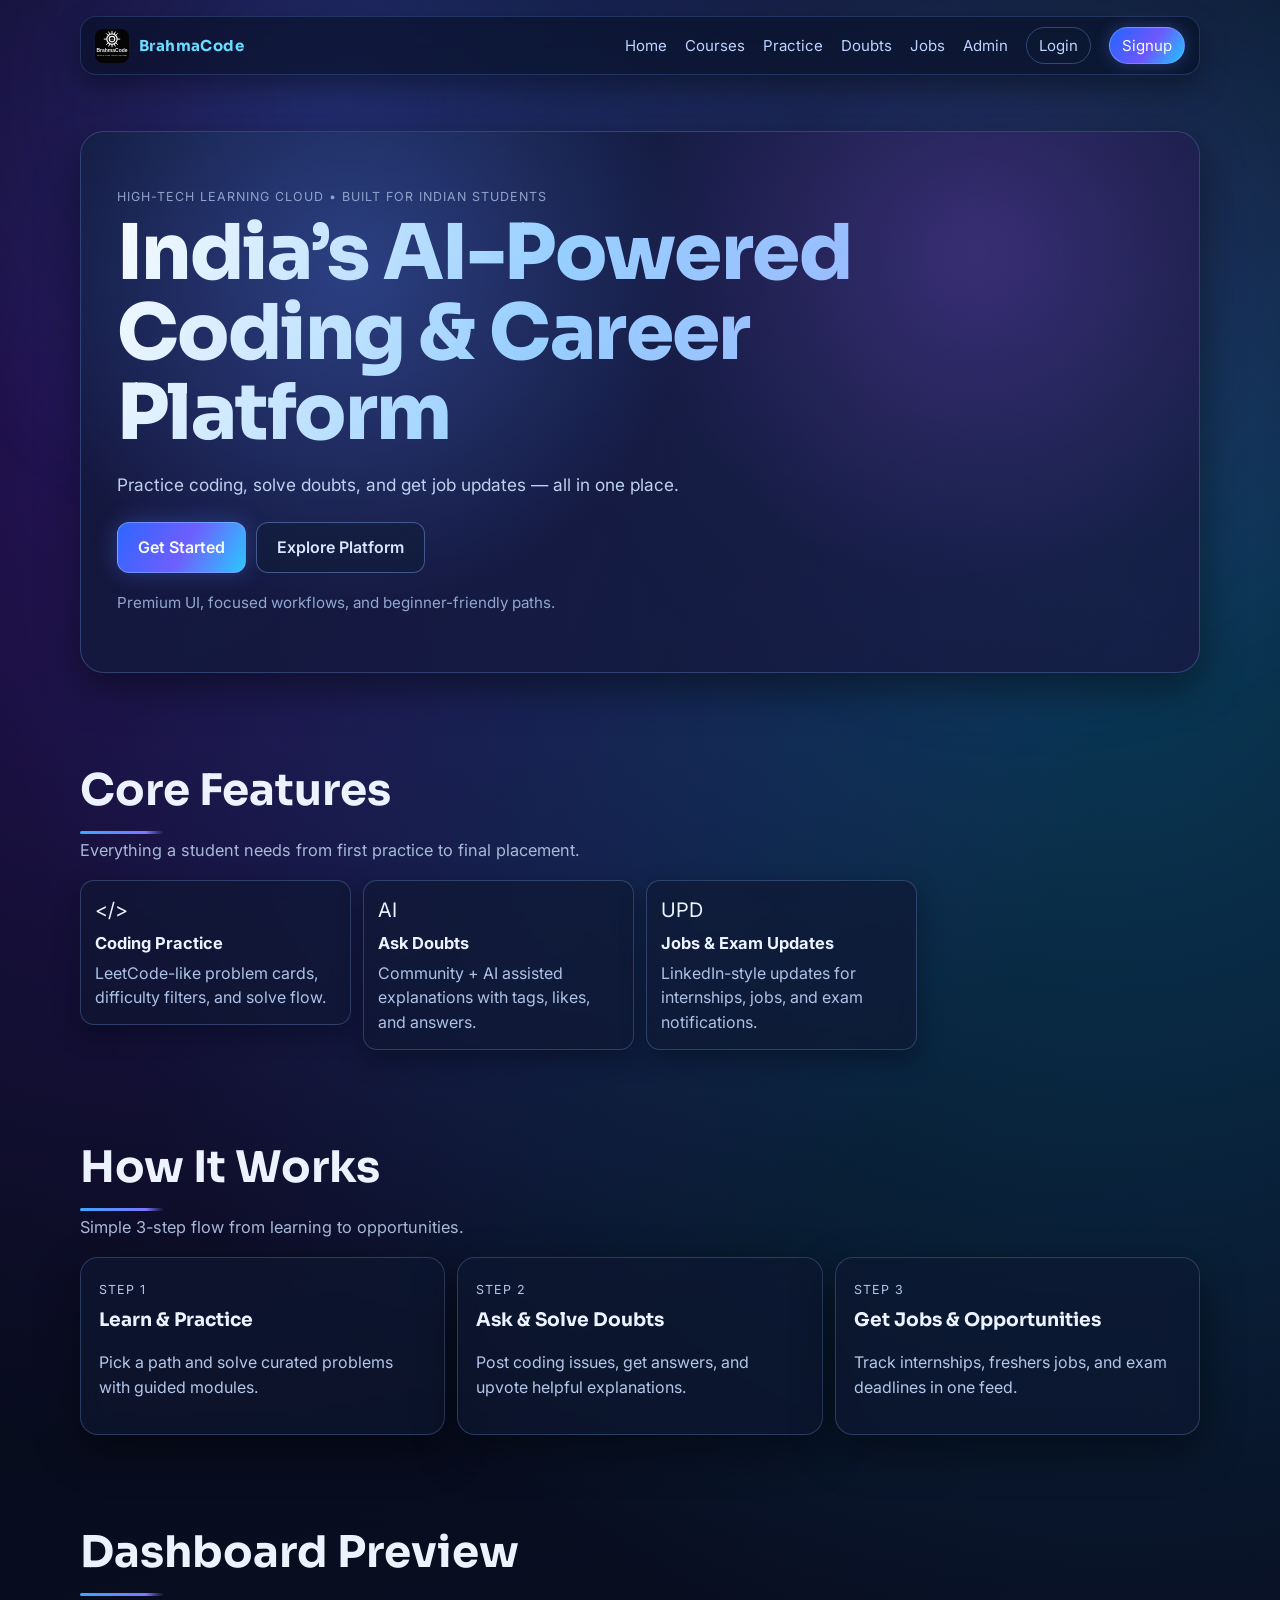
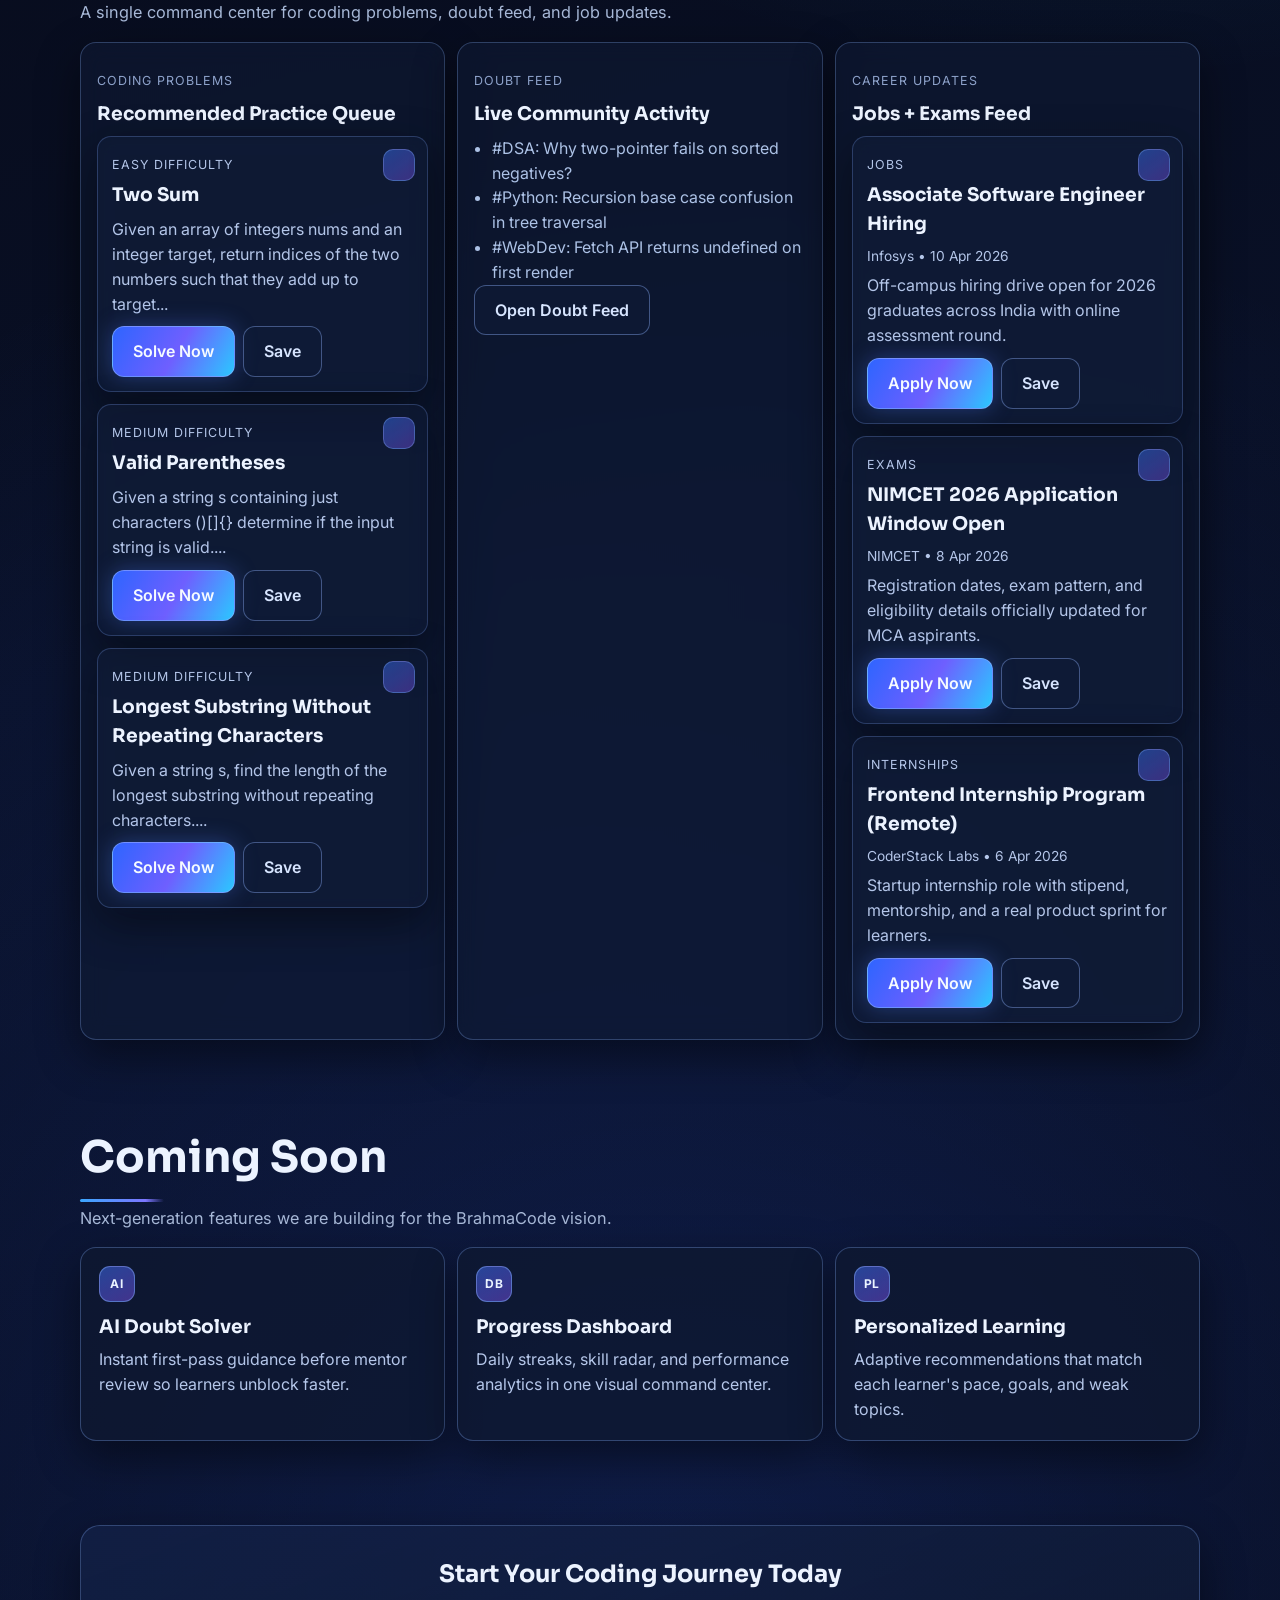
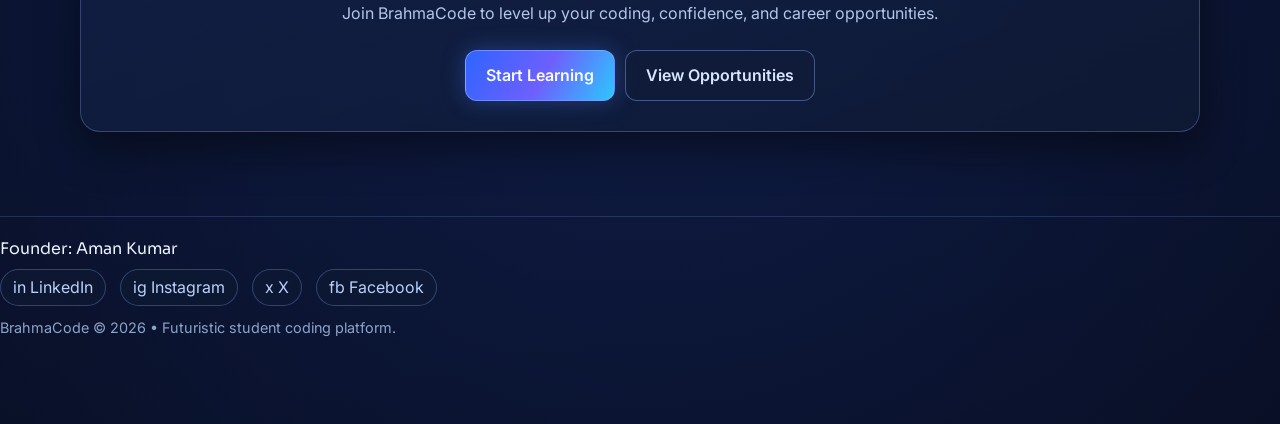
==== index.html @ 674fb2dc "Polish hero, typography, cards, and future vision" ====
<!DOCTYPE html>
<html lang="en">
  <head>
    <meta charset="UTF-8" />
    <meta name="viewport" content="width=device-width, initial-scale=1.0" />
    <title>BrahmaCode | Learn. Practice. Grow.</title>
    <meta
      name="description"
      content="BrahmaCode is a student-first coding education platform for Hindi-English learners. Learn, practice, and grow with real support."
    />
    <link rel="preconnect" href="https://fonts.googleapis.com" />
    <link rel="preconnect" href="https://fonts.gstatic.com" crossorigin />
    <link
      href="https://fonts.googleapis.com/css2?family=Inter:wght@400;500;600;700;800&family=Sora:wght@500;600;700&display=swap"
      rel="stylesheet"
    />
    <link rel="stylesheet" href="styles.css" />
  </head>
  <body>
    <header class="top-nav">
      <a class="brand" href="#home">
        <img src="assets/brahmacode-logo.svg" alt="BrahmaCode logo" class="brand-logo" />
        <span class="brand-text">Brahma<span>Code</span></span>
      </a>
      <button
        class="menu-toggle"
        id="menu-toggle"
        aria-label="Open menu"
        aria-expanded="false"
        aria-controls="main-nav"
      >
        Menu
      </button>
      <nav id="main-nav">
        <a href="index.html">Home</a>
        <a href="courses.html">Courses</a>
        <a href="practice.html">Practice</a>
        <a href="ask-doubt.html">Doubts</a>
        <a href="jobs.html">Jobs</a>
        <a href="admin-login.html">Admin</a>
        <a href="google-login.html" class="nav-auth-link">Login</a>
        <a href="google-login.html" class="nav-auth-link nav-auth-primary">Signup</a>
      </nav>
    </header>

    <main id="home" class="page-wrap">
      <section class="hero section reveal">
        <p class="tiny-label">high-tech learning cloud • built for indian students</p>
        <h1 data-edit-key="home.heroTitle">India’s AI-Powered Coding &amp; Career Platform</h1>
        <p class="hero-subtext" data-edit-key="home.heroSubtext">
          Practice coding, solve doubts, and get job updates — all in one place.
        </p>
        <div class="hero-cta">
          <a class="btn btn-primary" href="courses.html">Get Started</a>
          <a class="btn btn-muted" href="#platform-preview">Explore Platform</a>
        </div>
        <p class="hero-note" data-edit-key="home.heroNote">Premium UI, focused workflows, and beginner-friendly paths.</p>
      </section>

      <section id="features" class="section reveal">
        <div class="section-intro">
          <h2>Core Features</h2>
          <p>Everything a student needs from first practice to final placement.</p>
        </div>
        <div class="feature-cards">
          <article class="fcard">
            <div class="icon">&lt;/&gt;</div>
            <h3>Coding Practice</h3>
            <p>LeetCode-like problem cards, difficulty filters, and solve flow.</p>
          </article>
          <article class="fcard">
            <div class="icon">AI</div>
            <h3>Ask Doubts</h3>
            <p>Community + AI assisted explanations with tags, likes, and answers.</p>
          </article>
          <article class="fcard">
            <div class="icon">UPD</div>
            <h3>Jobs &amp; Exam Updates</h3>
            <p>LinkedIn-style updates for internships, jobs, and exam notifications.</p>
          </article>
        </div>
      </section>

      <section class="section reveal">
        <div class="section-intro">
          <h2>How It Works</h2>
          <p>Simple 3-step flow from learning to opportunities.</p>
        </div>
        <div class="path-grid">
          <article class="path-card">
            <p class="course-category">Step 1</p>
            <h3>Learn &amp; Practice</h3>
            <p>Pick a path and solve curated problems with guided modules.</p>
          </article>
          <article class="path-card">
            <p class="course-category">Step 2</p>
            <h3>Ask &amp; Solve Doubts</h3>
            <p>Post coding issues, get answers, and upvote helpful explanations.</p>
          </article>
          <article class="path-card">
            <p class="course-category">Step 3</p>
            <h3>Get Jobs &amp; Opportunities</h3>
            <p>Track internships, freshers jobs, and exam deadlines in one feed.</p>
          </article>
        </div>
      </section>

      <section id="platform-preview" class="dashboard section reveal">
        <div class="section-intro">
          <h2>Dashboard Preview</h2>
          <p>A single command center for coding problems, doubt feed, and job updates.</p>
        </div>
        <div class="saas-grid">
          <article class="glass-card">
            <p class="tiny-label">Coding Problems</p>
            <h3>Recommended Practice Queue</h3>
            <div id="home-problems-list" class="content-grid"></div>
          </article>
          <article class="glass-card">
            <p class="tiny-label">Doubt Feed</p>
            <h3>Live Community Activity</h3>
            <ul class="mini-list">
              <li>#DSA: Why two-pointer fails on sorted negatives?</li>
              <li>#Python: Recursion base case confusion in tree traversal</li>
              <li>#WebDev: Fetch API returns undefined on first render</li>
            </ul>
            <a class="btn btn-muted" href="ask-doubt.html">Open Doubt Feed</a>
          </article>
          <article class="glass-card">
            <p class="tiny-label">Career Updates</p>
            <h3>Jobs + Exams Feed</h3>
            <div id="home-updates-list" class="content-grid"></div>
          </article>
        </div>
      </section>

      <section class="section reveal">
        <div class="section-intro">
          <h2>Coming Soon</h2>
          <p>Next-generation features we are building for the BrahmaCode vision.</p>
        </div>
        <div class="future-grid">
          <article class="future-card">
            <span class="future-icon" aria-hidden="true">AI</span>
            <h3>AI Doubt Solver</h3>
            <p>Instant first-pass guidance before mentor review so learners unblock faster.</p>
          </article>
          <article class="future-card">
            <span class="future-icon" aria-hidden="true">DB</span>
            <h3>Progress Dashboard</h3>
            <p>Daily streaks, skill radar, and performance analytics in one visual command center.</p>
          </article>
          <article class="future-card">
            <span class="future-icon" aria-hidden="true">PL</span>
            <h3>Personalized Learning</h3>
            <p>Adaptive recommendations that match each learner's pace, goals, and weak topics.</p>
          </article>
        </div>
      </section>

      <section class="section reveal">
        <div class="cta-panel">
          <h2>Start Your Coding Journey Today</h2>
          <p>Join BrahmaCode to level up your coding, confidence, and career opportunities.</p>
          <div class="hero-cta">
            <a class="btn btn-primary" href="courses.html">Start Learning</a>
            <a class="btn btn-muted" href="jobs.html">View Opportunities</a>
          </div>
        </div>
      </section>
    </main>

    <footer class="footer section">
      <p class="founder">Founder: Aman Kumar</p>
      <div class="socials">
        <a href="https://www.linkedin.com/company/brahmacode" aria-label="LinkedIn" target="_blank" rel="noopener noreferrer">in LinkedIn</a>
        <a href="https://www.instagram.com/brahmacode" aria-label="Instagram" target="_blank" rel="noopener noreferrer">ig Instagram</a>
        <a href="https://x.com/brahmacode" aria-label="X" target="_blank" rel="noopener noreferrer">x X</a>
        <a href="https://www.facebook.com/brahmacode" aria-label="Facebook" target="_blank" rel="noopener noreferrer">fb Facebook</a>
      </div>
      <p class="copy">BrahmaCode © 2026 • Futuristic student coding platform.</p>
    </footer>

    <script src="script.js"></script>
    <script src="data-store.js"></script>
    <script src="portal.js"></script>
    <script src="firebase-config.js"></script>
    <script src="admin.js"></script>
  </body>
</html>
---- styles.css ----
:root {
  --bg: #04070f;
  --paper: rgba(18, 27, 52, 0.74);
  --ink: #ecf3ff;
  --muted: #a7b4d1;
  --warm: #64d7ff;
  --warm-soft: #9f7bff;
  --deep: #0a1226;
  --card: rgba(14, 23, 46, 0.75);
  --border: rgba(138, 178, 255, 0.24);
  --shadow: 0 16px 44px rgba(0, 0, 0, 0.45);
}

* {
  box-sizing: border-box;
}

html {
  scroll-behavior: smooth;
}

body {
  margin: 0;
  font-family: "Inter", sans-serif;
  color: var(--ink);
  background:
    radial-gradient(circle at 12% 12%, rgba(115, 46, 255, 0.28), transparent 30%),
    radial-gradient(circle at 86% 16%, rgba(17, 184, 255, 0.28), transparent 34%),
    radial-gradient(circle at 52% 88%, rgba(46, 97, 255, 0.2), transparent 44%),
    linear-gradient(165deg, #05060f 0%, #091026 58%, #05070f 100%);
  line-height: 1.55;
  overflow-x: hidden;
}

body::before {
  content: "";
  position: fixed;
  inset: -25% -10%;
  pointer-events: none;
  background:
    radial-gradient(circle at 30% 24%, rgba(64, 133, 255, 0.22), transparent 32%),
    radial-gradient(circle at 75% 35%, rgba(152, 87, 255, 0.18), transparent 35%);
  filter: blur(18px);
  animation: neonDrift 11s ease-in-out infinite alternate;
  z-index: -1;
}

@keyframes neonDrift {
  from {
    transform: translate3d(-1.5%, -1.5%, 0) scale(1);
  }
  to {
    transform: translate3d(2%, 1.2%, 0) scale(1.03);
  }
}

.top-nav {
  width: min(1120px, 92vw);
  margin: 16px auto 0;
  padding: 10px 14px;
  border-radius: 16px;
  background: rgba(8, 16, 36, 0.62);
  backdrop-filter: blur(14px);
  border: 1px solid rgba(108, 158, 255, 0.22);
  box-shadow: 0 12px 28px rgba(0, 0, 0, 0.35);
  display: flex;
  justify-content: space-between;
  align-items: center;
  position: sticky;
  top: 10px;
  z-index: 30;
}

.brand {
  font-family: "Sora", sans-serif;
  display: inline-flex;
  align-items: center;
  gap: 10px;
  text-decoration: none;
  color: #d9e8ff;
  font-size: 1.2rem;
  font-weight: 700;
  letter-spacing: 0.4px;
}

.brand-logo {
  width: 34px;
  height: 34px;
  border-radius: 8px;
  object-fit: cover;
}

.brand-text {
  display: inline-block;
}

.brand span {
  color: #69dcff;
}

.top-nav nav {
  display: flex;
  gap: 18px;
  align-items: center;
  flex-wrap: wrap;
}

.menu-toggle {
  display: none;
  font: inherit;
  background: rgba(98, 139, 255, 0.16);
  border: 1px solid rgba(118, 164, 255, 0.38);
  color: #d9e7ff;
  border-radius: 8px;
  padding: 7px 11px;
  cursor: pointer;
}

.top-nav a {
  color: #bed3ff;
  text-decoration: none;
  font-size: 0.94rem;
  transition: color 0.25s ease, text-shadow 0.25s ease;
}

.top-nav a:hover {
  color: #f3f7ff;
  text-shadow: 0 0 10px rgba(102, 213, 255, 0.55);
}

.nav-auth-link {
  border: 1px solid rgba(120, 164, 244, 0.34);
  border-radius: 999px;
  padding: 6px 12px;
}

.nav-auth-primary {
  background: linear-gradient(125deg, #2466ff 0%, #6d57ff 54%, #1fc8ff 100%);
  color: #f8fcff !important;
  border-color: rgba(138, 171, 255, 0.56);
  box-shadow: 0 0 16px rgba(82, 127, 255, 0.34);
}

.page-wrap {
  width: min(1120px, 92vw);
  margin: 20px auto 48px;
}

.section {
  margin: 84px 0;
}

.odd-shift {
  margin-left: 12px;
}

.odd-shift-light {
  margin-left: 4px;
}

.hero {
  max-width: 760px;
  margin-top: 56px;
}

#home .hero {
  position: relative;
  max-width: none;
  padding: 42px 36px;
  border-radius: 24px;
  border: 1px solid rgba(135, 176, 250, 0.26);
  background: linear-gradient(120deg, rgba(15, 26, 55, 0.75), rgba(24, 22, 63, 0.72), rgba(9, 33, 73, 0.78));
  background-size: 200% 200%;
  box-shadow: var(--shadow);
  overflow: hidden;
  animation: heroGradientFlow 11s ease infinite;
}

#home .hero::before {
  content: "";
  position: absolute;
  inset: 0;
  background:
    radial-gradient(circle at 24% 26%, rgba(90, 136, 255, 0.33), transparent 36%),
    radial-gradient(circle at 80% 22%, rgba(155, 96, 255, 0.24), transparent 34%);
  pointer-events: none;
}

@keyframes heroGradientFlow {
  0% {
    background-position: 0% 52%;
  }
  50% {
    background-position: 100% 48%;
  }
  100% {
    background-position: 0% 52%;
  }
}

#home .hero > * {
  position: relative;
  z-index: 1;
  animation: heroEntry 620ms ease both;
}

#home .hero .hero-subtext {
  animation-delay: 110ms;
}

#home .hero .hero-cta {
  animation-delay: 180ms;
}

@keyframes heroEntry {
  from {
    opacity: 0;
    transform: translateY(12px);
  }
  to {
    opacity: 1;
    transform: translateY(0);
  }
}

.tiny-label {
  display: inline-block;
  font-size: 0.78rem;
  letter-spacing: 1px;
  text-transform: uppercase;
  color: #8ea2ca;
  margin-bottom: 8px;
}

.hero h1 {
  font-family: "Sora", sans-serif;
  font-size: clamp(2.1rem, 5vw, 4rem);
  line-height: 1.04;
  margin: 0;
  max-width: 560px;
  background: linear-gradient(110deg, #f6fbff 0%, #98cfff 48%, #99b1ff 100%);
  background-clip: text;
  -webkit-background-clip: text;
  -webkit-text-fill-color: transparent;
}

#home .hero h1 {
  max-width: 860px;
  font-size: clamp(2.8rem, 6vw, 5.2rem);
  font-weight: 800;
  letter-spacing: -0.02em;
}

.hero-subtext {
  margin-top: 18px;
  font-size: 1.08rem;
  max-width: 640px;
  color: #bfd0ef;
}

.hero-cta {
  margin-top: 24px;
  display: flex;
  gap: 10px;
  flex-wrap: wrap;
}

.btn {
  display: inline-block;
  font: inherit;
  padding: 12px 20px;
  border-radius: 12px;
  border: 1px solid transparent;
  cursor: pointer;
  font-weight: 600;
  transition: transform 0.24s ease, box-shadow 0.24s ease, border-color 0.24s ease, filter 0.24s ease;
  text-decoration: none;
}

.btn:hover {
  transform: translateY(-2px) scale(1.03);
  filter: brightness(1.05);
}

.btn-primary {
  background: linear-gradient(120deg, #2e65ff 0%, #6e5fff 52%, #2bc8ff 100%);
  color: #f6fbff;
  border: 1px solid rgba(135, 172, 255, 0.62);
  box-shadow: 0 0 22px rgba(80, 125, 255, 0.34);
}

.btn-primary:hover {
  box-shadow: 0 0 24px rgba(71, 137, 255, 0.5), 0 0 36px rgba(43, 200, 255, 0.36);
}

.btn-muted {
  background: rgba(16, 28, 56, 0.58);
  border: 1px solid rgba(129, 162, 233, 0.45);
  color: #d7e5ff;
}

.hero-note {
  margin-top: 18px;
  color: #91a7cf;
  font-size: 0.95rem;
}

.section-intro h2 {
  font-family: "Sora", sans-serif;
  font-size: clamp(1.95rem, 3.4vw, 2.8rem);
  margin-bottom: 4px;
  font-weight: 700;
}

.section-intro p {
  color: #a8b9d8;
  margin-top: 2px;
  font-size: 1.02rem;
  max-width: 760px;
}

.section-intro h2::after {
  content: "";
  display: block;
  width: 84px;
  height: 3px;
  margin-top: 7px;
  border-radius: 999px;
  background: linear-gradient(90deg, #3ca7ff, #7c76ff 78%, transparent);
}

.content-grid {
  margin-top: 14px;
  display: grid;
  grid-template-columns: repeat(3, minmax(0, 1fr));
  gap: 12px;
}

.content-card {
  background: rgba(17, 28, 56, 0.62);
  border: 1px solid rgba(132, 170, 255, 0.25);
  border-radius: 14px;
  backdrop-filter: blur(10px);
  padding: 14px;
  box-shadow: var(--shadow);
  transition: transform 0.25s ease, border-color 0.25s ease, box-shadow 0.25s ease;
  position: relative;
}

.content-card::before {
  content: "";
  width: 30px;
  height: 30px;
  border-radius: 10px;
  position: absolute;
  top: 12px;
  right: 12px;
  background: linear-gradient(145deg, rgba(58, 121, 255, 0.44), rgba(134, 87, 255, 0.38));
  border: 1px solid rgba(128, 170, 247, 0.36);
}

.content-card:hover {
  transform: translateY(-4px) scale(1.05);
  border-color: rgba(133, 206, 255, 0.5);
  box-shadow: 0 14px 30px rgba(5, 11, 22, 0.48);
}

.content-card h3 {
  margin: 2px 0 6px;
}

.content-card p {
  margin: 0 0 6px;
  color: #b4c6e9;
}

.meta-row {
  font-size: 0.86rem;
  color: #8ea3ca;
}

.card-actions {
  margin-top: 10px;
  display: flex;
  gap: 8px;
  flex-wrap: wrap;
}

.toolbar-row {
  margin-top: 10px;
  display: flex;
  gap: 10px;
  align-items: center;
}

.toolbar-row select {
  font: inherit;
  background: rgba(16, 27, 52, 0.72);
  border: 1px solid rgba(128, 160, 230, 0.42);
  color: #d7e5ff;
  border-radius: 10px;
  padding: 8px 10px;
}

.problem-panel {
  background: rgba(16, 27, 52, 0.62);
  border: 1px solid rgba(129, 165, 235, 0.33);
  border-radius: 14px;
  padding: 16px;
  margin-top: 8px;
}

.problem-panel h3 {
  margin-bottom: 4px;
}

.problem-panel pre {
  margin: 0;
  white-space: pre-wrap;
  background: rgba(8, 17, 36, 0.8);
  border-radius: 10px;
  padding: 10px;
}

.problem-list {
  display: grid;
  grid-template-columns: repeat(3, minmax(0, 1fr));
  gap: 16px;
  margin-top: 18px;
}

.problem-card {
  background: var(--paper);
  border: 1px solid var(--border);
  border-radius: 14px;
  padding: 18px 16px;
  box-shadow: var(--shadow);
}

.problem-card h3 {
  margin-top: 0;
  font-size: 1.05rem;
}

.problem-card p {
  margin-bottom: 2px;
  color: #4a3e35;
}

.tilt-a {
  transform: rotate(-0.7deg);
}

.tilt-b {
  transform: rotate(0.6deg);
}

.tilt-c {
  transform: rotate(-0.3deg);
}

.solution-grid {
  margin-top: 14px;
  display: grid;
  grid-template-columns: repeat(6, minmax(0, 1fr));
  gap: 12px;
}

.feature-box {
  grid-column: span 2;
  background: rgba(15, 26, 52, 0.62);
  border: 1px solid rgba(129, 167, 238, 0.32);
  border-radius: 12px;
  padding: 16px;
}

.feature-box h3 {
  margin: 0 0 6px;
}

.feature-box p {
  margin: 0;
  color: #abc0e3;
  font-size: 0.95rem;
}

.big-gap {
  margin-top: 12px;
}

.offset-y {
  margin-top: -8px;
}

.warm-card {
  background: linear-gradient(165deg, rgba(49, 88, 210, 0.45), rgba(27, 45, 92, 0.62) 72%);
}

.feature-cards {
  margin-top: 14px;
  display: grid;
  grid-template-columns: repeat(4, minmax(0, 1fr));
  gap: 12px;
  align-items: start;
}

.fcard {
  background: rgba(15, 24, 49, 0.62);
  border: 1px solid rgba(131, 170, 245, 0.28);
  border-radius: 14px;
  backdrop-filter: blur(10px);
  padding: 14px;
  box-shadow: 0 10px 24px rgba(3, 8, 19, 0.42);
  transition: transform 0.24s ease, border-color 0.24s ease, box-shadow 0.24s ease;
}

.fcard:hover {
  transform: translateY(-4px) scale(1.05);
  border-color: rgba(139, 211, 255, 0.52);
  box-shadow: 0 18px 34px rgba(5, 11, 22, 0.52);
}

.fcard .icon {
  font-size: 1.25rem;
  margin-bottom: 5px;
}

.fcard h3 {
  margin: 0 0 4px;
  font-size: 1.03rem;
}

.fcard p {
  margin: 0;
  color: #adc2e6;
}

.misaligned-1 {
  margin-top: 7px;
}

.misaligned-2 {
  margin-top: -2px;
}

.misaligned-3 {
  margin-top: 12px;
}

.misaligned-4 {
  margin-top: 2px;
}

.audience-row {
  display: grid;
  grid-template-columns: repeat(3, minmax(0, 1fr));
  gap: 12px;
  margin-top: 10px;
}

.audience-row div {
  padding: 14px;
  border-radius: 12px;
  background: rgba(15, 26, 51, 0.6);
  border: 1px solid rgba(136, 176, 250, 0.3);
}

.dashboard-card {
  margin-top: 12px;
  background: rgba(13, 24, 49, 0.64);
  border: 1px solid rgba(131, 172, 250, 0.3);
  border-radius: 18px;
  backdrop-filter: blur(10px);
  padding: 18px;
  box-shadow: var(--shadow);
  max-width: 760px;
}

.dash-head {
  display: flex;
  justify-content: space-between;
  align-items: baseline;
  gap: 10px;
}

.dash-head h3 {
  margin: 0;
  font-size: 1.08rem;
}

.dash-head span {
  color: #8ca2cc;
  font-size: 0.88rem;
}

.dash-stats {
  margin-top: 14px;
  display: grid;
  grid-template-columns: repeat(3, minmax(0, 1fr));
  gap: 10px;
}

.stat {
  background: rgba(10, 18, 37, 0.75);
  border-radius: 10px;
  padding: 10px;
}

.stat .label {
  margin: 0;
  color: #98add3;
  font-size: 0.86rem;
}

.stat strong {
  font-size: 1.08rem;
}

.progress-wrap {
  margin-top: 16px;
}

.progress-meta {
  display: flex;
  justify-content: space-between;
  color: #9cb0d5;
  font-size: 0.92rem;
}

.progress-track {
  margin-top: 6px;
  height: 12px;
  border-radius: 999px;
  background: rgba(34, 50, 84, 0.8);
  overflow: hidden;
}

.progress-fill {
  width: 0%;
  height: 100%;
  border-radius: inherit;
  background: linear-gradient(90deg, #3871ff, #38c6ff);
  transition: width 1200ms ease;
}

.task-list {
  margin-top: 14px;
  color: #afc3e7;
}

.task-list p {
  margin: 0 0 4px;
  font-weight: 700;
}

.task-list ul {
  margin: 0;
  padding-left: 18px;
}

.pricing-grid {
  margin-top: 12px;
  display: grid;
  grid-template-columns: repeat(3, minmax(0, 1fr));
  gap: 12px;
}

.price-card {
  border-radius: 14px;
  border: 1px solid rgba(130, 168, 240, 0.28);
  background: rgba(15, 25, 49, 0.64);
  backdrop-filter: blur(10px);
  padding: 15px;
}

.price-card h3 {
  margin-top: 0;
}

.price {
  font-family: "Sora", sans-serif;
  font-size: 1.5rem;
  margin: 2px 0 8px;
}

.highlighted {
  transform: translateY(-6px) rotate(-0.4deg);
  border-color: rgba(113, 202, 255, 0.75);
  background: linear-gradient(170deg, rgba(41, 83, 206, 0.62), rgba(17, 36, 74, 0.7));
}

.pricing-note {
  margin-top: 14px;
  color: #93a8cf;
  font-size: 0.93rem;
  font-weight: 700;
}

.course-hero {
  display: grid;
  grid-template-columns: minmax(0, 1.4fr) minmax(280px, 0.9fr);
  gap: 16px;
  align-items: stretch;
  margin-top: 50px;
}

.course-hero-copy,
.continue-card,
.detail-hero,
.detail-panel,
.experience-card,
.hero-stat-card,
.path-card,
.course-card,
.course-detail-shell {
  background: rgba(15, 24, 49, 0.66);
  border: 1px solid rgba(131, 170, 245, 0.26);
  border-radius: 18px;
  backdrop-filter: blur(11px);
  box-shadow: var(--shadow);
}

.course-hero-copy {
  padding: 24px;
}

.course-hero-stats {
  display: grid;
  gap: 12px;
}

.hero-stat-card {
  padding: 16px;
}

.hero-stat-label,
.course-category,
.lesson-label {
  display: inline-block;
  margin: 0 0 6px;
  font-size: 0.78rem;
  letter-spacing: 1px;
  text-transform: uppercase;
  color: #8fa4ce;
}

.course-icon {
  width: 38px;
  height: 38px;
  border-radius: 12px;
  display: inline-flex;
  align-items: center;
  justify-content: center;
  margin-bottom: 8px;
  font-size: 0.74rem;
  font-weight: 700;
  letter-spacing: 0.4px;
  background: linear-gradient(145deg, rgba(44, 101, 255, 0.45), rgba(105, 93, 255, 0.35));
  border: 1px solid rgba(129, 165, 248, 0.42);
}

.hero-stat-card strong {
  display: block;
  font-family: "Sora", sans-serif;
  font-size: 1.05rem;
  color: #f5f9ff;
}

.path-grid,
.experience-grid,
.course-grid,
.lesson-grid {
  display: grid;
  gap: 12px;
}

.path-grid {
  grid-template-columns: repeat(3, minmax(0, 1fr));
}

.path-card {
  padding: 18px;
  text-align: left;
  cursor: pointer;
  transition: transform 0.24s ease, border-color 0.24s ease, box-shadow 0.24s ease;
  color: var(--ink);
}

.path-card:hover {
  transform: translateY(-4px) scale(1.05);
  border-color: rgba(133, 206, 255, 0.55);
  box-shadow: 0 16px 32px rgba(7, 14, 28, 0.48);
}

.path-card h3,
.experience-card h3,
.course-card h3,
.detail-panel h2,
.detail-hero h1,
.continue-card h3 {
  font-family: "Sora", sans-serif;
  margin: 0 0 8px;
}

.course-filter-bar {
  margin: 14px 0 16px;
  display: grid;
  grid-template-columns: minmax(0, 1.6fr) repeat(2, minmax(0, 0.8fr));
  gap: 10px;
}

.course-search,
.course-filter-select {
  width: 100%;
  font: inherit;
  color: #eef5ff;
  background: rgba(16, 27, 52, 0.78);
  border: 1px solid rgba(128, 160, 230, 0.34);
  border-radius: 12px;
  padding: 12px 14px;
}

.course-grid {
  grid-template-columns: repeat(3, minmax(0, 1fr));
}

.course-grid-wide {
  margin-top: 6px;
}

.course-card {
  padding: 18px;
  transition: transform 0.24s ease, border-color 0.24s ease, box-shadow 0.24s ease;
}

.course-card:hover {
  transform: translateY(-4px) scale(1.05);
  border-color: rgba(130, 200, 255, 0.6);
  box-shadow: 0 16px 34px rgba(4, 12, 25, 0.48);
}

.course-card-compact {
  padding: 16px;
}

.course-card-head,
.continue-card-top,
.detail-hero-grid,
.detail-progress-value {
  display: flex;
  justify-content: space-between;
  gap: 12px;
}

.course-meta-stack {
  display: grid;
  justify-items: end;
  gap: 6px;
}

.course-level,
.course-duration {
  display: inline-flex;
  align-items: center;
  justify-content: center;
  border-radius: 999px;
  padding: 4px 10px;
  background: rgba(24, 38, 74, 0.88);
  border: 1px solid rgba(139, 176, 249, 0.22);
  color: #dfe9fb;
  font-size: 0.8rem;
}

.course-description,
.detail-summary,
.detail-progress-note,
.experience-card p,
.path-card p,
.continue-card p,
.course-card p {
  color: #b4c6e9;
}

.course-tags {
  display: flex;
  gap: 8px;
  flex-wrap: wrap;
  margin: 8px 0 12px;
}

.course-chip {
  display: inline-flex;
  align-items: center;
  border-radius: 999px;
  padding: 4px 10px;
  background: rgba(51, 102, 241, 0.16);
  border: 1px solid rgba(110, 155, 255, 0.35);
  color: #e7f1ff;
  font-size: 0.78rem;
}

.course-chip-soft {
  background: rgba(82, 61, 214, 0.2);
}

.course-progress-block,
.detail-progress-card,
.continue-card,
.detail-panel,
.experience-card,
.course-detail-shell {
  padding: 18px;
}

.course-progress-label,
.detail-progress-value {
  align-items: baseline;
}

.course-progress-label span,
.detail-progress-value span {
  color: #91a7cf;
  font-size: 0.88rem;
}

.course-progress-track {
  margin-top: 8px;
}

.continue-learning-root {
  display: grid;
}

.continue-card {
  max-width: 820px;
}

.continue-progress strong {
  display: block;
  font-family: "Sora", sans-serif;
  font-size: 1.3rem;
}

.continue-progress small {
  color: #8fa4ce;
}

.experience-grid {
  grid-template-columns: repeat(3, minmax(0, 1fr));
}

.experience-card,
.detail-panel {
  padding: 18px;
}

.cta-panel {
  text-align: center;
  padding: 30px 22px;
  border-radius: 20px;
  border: 1px solid rgba(129, 168, 244, 0.3);
  background: linear-gradient(160deg, rgba(20, 35, 74, 0.65), rgba(15, 26, 52, 0.85));
  box-shadow: var(--shadow);
}

.cta-panel h2 {
  margin: 0 0 8px;
  font-family: "Sora", sans-serif;
}

.cta-panel p {
  margin: 0;
  color: #b4c6e9;
}

.cta-panel .hero-cta {
  justify-content: center;
}

#home .saas-grid .glass-card .content-grid {
  grid-template-columns: 1fr;
  margin-top: 8px;
}

#code-editor {
  width: 100%;
  margin-top: 8px;
  border-radius: 12px;
  border: 1px solid rgba(128, 164, 232, 0.42);
  background: rgba(8, 16, 32, 0.88);
  color: #e8f1ff;
  font-family: "Consolas", "Courier New", monospace;
  font-size: 0.94rem;
  line-height: 1.45;
  padding: 12px;
}

.detail-panel h2 {
  font-size: 1.18rem;
}

.detail-grid {
  display: grid;
  grid-template-columns: repeat(2, minmax(0, 1fr));
  gap: 14px;
  margin-top: 16px;
}

.detail-hero {
  padding: 22px;
}

.detail-hero-grid {
  align-items: start;
}

.detail-meta {
  margin: 10px 0 12px;
  color: #91a7cf;
}

.detail-progress-card {
  min-width: 280px;
  align-self: stretch;
}

.detail-progress-value strong {
  font-family: "Sora", sans-serif;
  font-size: 2rem;
  color: #f7fbff;
}

.module-list {
  margin: 0;
  padding-left: 18px;
  display: grid;
  gap: 10px;
  color: #c7d6f0;
}

.lesson-grid {
  grid-template-columns: repeat(3, minmax(0, 1fr));
}

.lesson-card,
.video-placeholder,
.certificate-card {
  border-radius: 14px;
  border: 1px solid rgba(132, 170, 255, 0.2);
  background: rgba(10, 18, 37, 0.72);
  padding: 14px;
}

.lesson-card h4 {
  margin: 0 0 6px;
  font-size: 1rem;
}

.video-placeholder span {
  display: block;
  font-family: "Sora", sans-serif;
  font-size: 1rem;
  margin-bottom: 6px;
}

.video-placeholder p,
.certificate-card p,
.lesson-card p {
  margin: 0;
  color: #b4c6e9;
}

.course-detail-shell {
  margin-top: 42px;
}

.form-note {
  color: #b4c6e9;
}

.footer {
  border-top: 1px solid rgba(120, 157, 226, 0.22);
  padding-top: 20px;
  margin-top: 74px;
}

.founder {
  font-family: "Sora", sans-serif;
  margin: 0;
}

.socials {
  margin-top: 8px;
  display: flex;
  gap: 14px;
  flex-wrap: wrap;
}

.socials a {
  color: #bbd1fb;
  text-decoration: none;
  border: 1px solid rgba(120, 157, 224, 0.34);
  border-radius: 999px;
  padding: 5px 12px;
  background: rgba(14, 26, 52, 0.58);
  transition: all 0.24s ease;
}

.socials a:hover {
  border-color: rgba(120, 219, 255, 0.68);
  box-shadow: 0 0 14px rgba(94, 191, 255, 0.32);
  color: #eff6ff;
}

.copy {
  margin-top: 11px;
  color: #8ea3ca;
  font-size: 0.9rem;
}

.saas-grid {
  margin-top: 14px;
  display: grid;
  grid-template-columns: repeat(3, minmax(0, 1fr));
  gap: 12px;
}

.glass-card {
  background: rgba(16, 27, 52, 0.62);
  border: 1px solid rgba(138, 176, 248, 0.28);
  border-radius: 16px;
  backdrop-filter: blur(11px);
  box-shadow: var(--shadow);
  padding: 16px;
  transition: transform 0.25s ease, border-color 0.25s ease;
}

.glass-card:hover {
  transform: translateY(-4px);
  border-color: rgba(116, 203, 255, 0.58);
}

.glass-card h3 {
  margin: 0 0 8px;
  font-family: "Sora", sans-serif;
}

.mini-list {
  margin: 0;
  padding-left: 18px;
  color: #adc2e6;
}

.faq-item {
  background: rgba(16, 27, 52, 0.62);
  border: 1px solid rgba(133, 172, 247, 0.3);
  border-radius: 12px;
  padding: 10px 12px;
  margin-bottom: 8px;
}

.faq-question {
  width: 100%;
  background: transparent;
  border: 0;
  color: #e7f1ff;
  text-align: left;
  font: inherit;
  font-weight: 700;
  cursor: pointer;
}

.faq-answer {
  color: #9eb2d8;
  margin: 8px 0 0;
  display: none;
}

.faq-item.is-open .faq-answer {
  display: block;
}

.admin-shell {
  min-height: 100vh;
  width: min(920px, 92vw);
  margin: 20px auto;
  display: grid;
  place-items: center;
}

.admin-card {
  width: min(560px, 100%);
  background: #fff8ed;
  border: 1px solid #d7c4aa;
  border-radius: 14px;
  box-shadow: var(--shadow);
  padding: 20px;
  color: #241c16;
}

.admin-logo {
  width: 120px;
  height: 120px;
  object-fit: cover;
  border-radius: 14px;
}

.admin-card h1,
.admin-top h1 {
  margin: 10px 0 6px;
  font-family: "Space Grotesk", sans-serif;
}

.admin-sub {
  margin-top: 0;
  color: #55493f;
  font-size: 0.95rem;
}

.admin-form {
  display: grid;
  gap: 8px;
}

.admin-form.compact {
  gap: 6px;
}

.admin-form input,
.admin-form select,
.admin-form textarea {
  width: 100%;
  font: inherit;
  background: #fffcf6;
  border: 1px solid #ccb89d;
  border-radius: 10px;
  padding: 10px 11px;
  color: #241c16;
}

.admin-form textarea {
  resize: vertical;
}

.back-link {
  display: inline-block;
  margin-top: 14px;
  color: #3a2f26;
  text-decoration: none;
}

.admin-top {
  display: flex;
  justify-content: space-between;
  align-items: flex-end;
  gap: 12px;
}

.admin-layout {
  display: grid;
  grid-template-columns: 240px 1fr;
  gap: 14px;
}

.admin-sidebar {
  background: #fff8ed;
  border: 1px solid #d7c4aa;
  border-radius: 12px;
  padding: 14px;
  height: fit-content;
  position: sticky;
  top: 84px;
  z-index: 10;
  color: #241c16;
}

.admin-sidebar h2 {
  margin-top: 0;
  font-family: "Space Grotesk", sans-serif;
  font-size: 1.1rem;
}

.sidebar-link {
  width: 100%;
  text-align: left;
  margin-bottom: 7px;
  padding: 9px 10px;
  border-radius: 9px;
  border: 1px solid #d6c3aa;
  background: #fbf2e5;
  color: #2d241d;
  cursor: pointer;
  font: inherit;
  transition: all 0.18s ease;
}

.sidebar-link:hover {
  background: #f0e5d4;
  border-color: #b8a687;
  transform: translateY(-1px);
}

.sidebar-link.is-active {
  background: #2e3c43;
  color: #f8f3eb;
  border-color: #2e3c43;
  font-weight: 600;
}

.admin-main {
  display: grid;
  gap: 12px;
}

.check-row {
  display: flex;
  align-items: center;
  gap: 8px;
  margin-top: 4px;
}

.check-row input[type="checkbox"] {
  width: auto;
}

.admin-top-actions {
  display: flex;
  gap: 8px;
  flex-wrap: wrap;
}

.admin-grid {
  display: grid;
  grid-template-columns: repeat(2, minmax(0, 1fr));
  gap: 14px;
}

.admin-block {
  background: #fff8ed;
  border: 1px solid #d7c4aa;
  border-radius: 12px;
  padding: 16px;
  color: #241c16;
}

.admin-tab {
  display: block;
  animation: fadeIn 0.18s ease;
}

.admin-tab[hidden] {
  display: none;
}

@keyframes fadeIn {
  from {
    opacity: 0;
    transform: translateY(4px);
  }
  to {
    opacity: 1;
    transform: translateY(0);
  }
}

.admin-block h2 {
  margin: 0 0 4px;
  font-family: "Space Grotesk", sans-serif;
  font-size: 1.15rem;
}

.admin-list {
  margin-top: 10px;
  display: grid;
  gap: 7px;
}

.admin-row {
  background: #f6ebdb;
  border: 1px solid #dac7af;
  border-radius: 10px;
  padding: 8px 10px;
  display: flex;
  justify-content: space-between;
  align-items: center;
  gap: 8px;
  color: #241c16;
}

.row-actions {
  display: flex;
  gap: 6px;
  flex-wrap: wrap;
}

.stack-on-mobile strong {
  display: inline-block;
  margin-bottom: 2px;
}

.chip {
  font-size: 0.78rem;
  border-radius: 999px;
  padding: 3px 8px;
  border: 1px solid #b7a286;
  color: #4a3b2e;
}

.doubt-form {
  max-width: 700px;
  padding: 16px;
  background: #fff8ee;
  border: 1px solid #d8c6ae;
  border-radius: 14px;
  box-shadow: var(--shadow);
  color: #241c16;
}

.doubt-form label {
  display: block;
  margin: 12px 0 5px;
  font-size: 0.94rem;
  color: #3d3128;
  font-weight: 700;
}

.doubt-form input,
.doubt-form select,
.doubt-form textarea {
  width: 100%;
  font: inherit;
  background: #fffcf6;
  border: 1px solid #ccb89d;
  border-radius: 10px;
  padding: 10px 11px;
  color: #241c16;
}

.doubt-form textarea {
  resize: vertical;
}

.doubt-form .btn {
  margin-top: 14px;
}

.doubt-layout {
  display: grid;
  gap: 14px;
  grid-template-columns: 1.15fr 1.45fr 0.85fr;
  align-items: start;
}

.doubt-panel {
  background: #fff8ee;
  border: 1px solid #d8c6ae;
  border-radius: 14px;
  box-shadow: var(--shadow);
  padding: 16px;
  color: #241c16;
}

.doubt-panel .section-intro h2 {
  color: #0d1630;
  background: none;
  -webkit-background-clip: border-box;
  background-clip: border-box;
  -webkit-text-fill-color: initial;
}

.doubt-panel .section-intro p {
  color: #44506a;
}

.doubt-panel .tiny-label,
.doubt-panel .doubt-head h3,
.doubt-panel .compact-item h4 {
  color: #0f1a34;
}

.doubt-panel .doubt-desc,
.doubt-panel .compact-item p,
.doubt-panel .compact-meta,
.doubt-panel .doubt-meta-row,
.doubt-panel .form-note {
  color: #4f5b73;
}

.doubt-panel .chip {
  border-color: rgba(63, 84, 120, 0.35);
  color: #22304d;
  background: rgba(223, 231, 245, 0.9);
}

.doubt-toolbar {
  align-items: end;
  flex-wrap: wrap;
}

.tag-chip-filter {
  margin-top: 12px;
  display: flex;
  gap: 8px;
  flex-wrap: wrap;
}

.tag-chip {
  border: 1px solid #cbb498;
  border-radius: 999px;
  background: #f6ebdc;
  color: #3a2f26;
  padding: 5px 11px;
  cursor: pointer;
  font: inherit;
  font-size: 0.86rem;
}

.tag-chip.is-active {
  background: #2e3c43;
  color: #f7f2e9;
  border-color: #2e3c43;
}

.doubt-feed {
  margin-top: 14px;
  display: grid;
  gap: 12px;
}

.doubt-card {
  border: 1px solid #d8c6ae;
  border-radius: 12px;
  background: #fffdf9;
  padding: 14px;
  color: #241c16;
  position: relative;
  transition: transform 0.24s ease, box-shadow 0.24s ease, border-color 0.24s ease;
}

.doubt-card::before {
  content: "Q";
  position: absolute;
  top: 10px;
  right: 10px;
  width: 28px;
  height: 28px;
  border-radius: 9px;
  display: inline-flex;
  align-items: center;
  justify-content: center;
  font-size: 0.76rem;
  font-weight: 700;
  color: #2e3f63;
  background: rgba(214, 228, 248, 0.92);
  border: 1px solid rgba(132, 161, 209, 0.5);
}

.doubt-card:hover {
  transform: translateY(-4px) scale(1.05);
  box-shadow: 0 16px 30px rgba(38, 26, 10, 0.2);
  border-color: #cdb38f;
}

.doubt-head {
  display: flex;
  justify-content: space-between;
  align-items: baseline;
  gap: 10px;
}

.doubt-head h3 {
  margin: 0;
  font-size: 1.06rem;
}

.doubt-desc {
  margin: 7px 0 10px;
  color: #4a3f36;
}

.tag-row {
  display: flex;
  gap: 7px;
  flex-wrap: wrap;
  margin-bottom: 10px;
}

.doubt-meta-row {
  display: flex;
  gap: 12px;
  flex-wrap: wrap;
  color: #5a4c40;
  font-size: 0.9rem;
}

.doubt-detail {
  margin-top: 12px;
  border-top: 1px dashed #d5c0a3;
  padding-top: 12px;
}

.answer-list {
  display: grid;
  gap: 10px;
}

.answer-item {
  background: #f8efe2;
  border: 1px solid #d8c1a1;
  border-radius: 10px;
  padding: 10px;
  color: #241c16;
}

.answer-item.is-helpful {
  border-color: #3f6c5b;
  background: #e8f4ed;
}

.answer-item p {
  margin-top: 0;
}

.answer-form {
  margin-top: 12px;
}

.answer-form label {
  font-size: 0.9rem;
  color: #3f342c;
  font-weight: 700;
}

.answer-form textarea {
  width: 100%;
  margin-top: 5px;
  font: inherit;
  border: 1px solid #ccb89d;
  border-radius: 10px;
  padding: 10px;
  background: #fffcf6;
}

.compact-list {
  display: grid;
  gap: 10px;
}

.compact-item {
  background: #fffdf8;
  border: 1px solid #dbcab3;
  border-radius: 10px;
  padding: 12px;
  color: #241c16;
  transition: transform 0.24s ease, box-shadow 0.24s ease;
}

.compact-item:hover {
  transform: translateY(-4px) scale(1.05);
  box-shadow: 0 14px 26px rgba(49, 36, 16, 0.18);
}

.future-grid {
  margin-top: 14px;
  display: grid;
  grid-template-columns: repeat(3, minmax(0, 1fr));
  gap: 12px;
}

.future-card {
  padding: 18px;
  border-radius: 16px;
  border: 1px solid rgba(129, 169, 246, 0.32);
  background: rgba(14, 24, 48, 0.72);
  box-shadow: var(--shadow);
  transition: transform 0.24s ease, border-color 0.24s ease, box-shadow 0.24s ease;
}

.future-card:hover {
  transform: translateY(-4px) scale(1.05);
  border-color: rgba(136, 205, 255, 0.58);
  box-shadow: 0 16px 34px rgba(5, 11, 22, 0.52);
}

.future-icon {
  width: 36px;
  height: 36px;
  border-radius: 11px;
  display: inline-flex;
  align-items: center;
  justify-content: center;
  font-size: 0.75rem;
  font-weight: 700;
  letter-spacing: 0.6px;
  color: #eaf3ff;
  background: linear-gradient(150deg, rgba(64, 116, 255, 0.5), rgba(132, 87, 253, 0.45));
  border: 1px solid rgba(130, 168, 246, 0.5);
  margin-bottom: 10px;
}

.future-card h3 {
  margin: 0 0 6px;
  font-family: "Sora", sans-serif;
}

.future-card p {
  margin: 0;
  color: #b5c7ea;
}

.compact-item h4 {
  margin: 0 0 6px;
  font-size: 0.98rem;
}

.compact-item p {
  margin: 0;
  color: #4b4138;
  font-size: 0.9rem;
}

.compact-meta {
  margin-top: 7px;
  color: #6a594c;
  font-size: 0.83rem;
}

.admin-answer-list {
  margin-top: 8px;
  display: grid;
  gap: 7px;
}

.plain-tag-btn {
  border: 0;
  background: transparent;
  color: #513f32;
  cursor: pointer;
  padding: 0 0 0 4px;
  font: inherit;
}

.tag-manage-chip {
  display: inline-flex;
  align-items: center;
  gap: 2px;
  margin-right: 6px;
  margin-bottom: 6px;
}

.form-note {
  margin-top: 10px;
  margin-bottom: 0;
  font-size: 0.91rem;
  color: #5f4f43;
}

.form-note.success {
  color: #174d3f;
}

/* Small reveal animation: keeps page lively without overdoing it */
.reveal {
  opacity: 0;
  transform: translateY(16px);
  transition: opacity 0.55s ease, transform 0.55s ease;
}

.reveal.is-visible {
  opacity: 1;
  transform: translateY(0);
}

@media (max-width: 980px) {
  .problem-list,
  .pricing-grid,
  .feature-cards,
  .audience-row,
  .content-grid,
  .course-grid,
  .path-grid,
  .experience-grid,
  .detail-grid,
  .lesson-grid,
  .future-grid {
    grid-template-columns: repeat(2, minmax(0, 1fr));
  }

  .course-hero,
  .detail-hero-grid,
  .course-filter-bar {
    grid-template-columns: 1fr;
  }

  .course-meta-stack {
    justify-items: start;
  }

  .saas-grid {
    grid-template-columns: 1fr;
  }

  .solution-grid {
    grid-template-columns: repeat(2, minmax(0, 1fr));
  }

  .feature-box {
    grid-column: span 1;
  }

  .top-nav {
    flex-direction: column;
    align-items: flex-start;
    gap: 8px;
  }

  .top-nav nav {
    width: 100%;
  }

  .odd-shift,
  .odd-shift-light {
    margin-left: 0;
  }

  .admin-grid {
    grid-template-columns: 1fr;
  }

  .admin-layout {
    grid-template-columns: 1fr;
  }

  .doubt-layout {
    grid-template-columns: 1fr;
  }

  .admin-sidebar {
    position: static;
  }
}

@media (max-width: 640px) {
  .page-wrap {
    width: 93vw;
  }

  .problem-list,
  .pricing-grid,
  .feature-cards,
  .audience-row,
  .dash-stats,
  .content-grid,
  .course-grid,
  .path-grid,
  .experience-grid,
  .detail-grid,
  .lesson-grid,
  .future-grid {
    grid-template-columns: 1fr;
  }

  #home .hero {
    padding: 28px 18px;
  }

  #home .hero h1 {
    font-size: clamp(2rem, 9vw, 3rem);
  }

  .course-card-head,
  .continue-card-top,
  .detail-hero-grid,
  .detail-progress-value {
    flex-direction: column;
  }

  .course-meta-stack {
    justify-items: start;
  }

  .menu-toggle {
    display: inline-block;
  }

  .top-nav nav {
    width: 100%;
    display: none;
    flex-direction: column;
    align-items: flex-start;
    gap: 12px;
    padding: 8px 0 2px;
  }

  .top-nav nav.is-open {
    display: flex;
  }

  .section {
    margin: 54px 0;
  }

  .hero {
    margin-top: 30px;
  }

  .brand-text {
    font-size: 1rem;
  }

  .brand-logo {
    width: 30px;
    height: 30px;
  }

  .admin-top {
    flex-direction: column;
    align-items: flex-start;
  }

  .stack-on-mobile {
    flex-direction: column;
    align-items: flex-start;
  }

  .doubt-head {
    flex-direction: column;
    align-items: flex-start;
  }
}
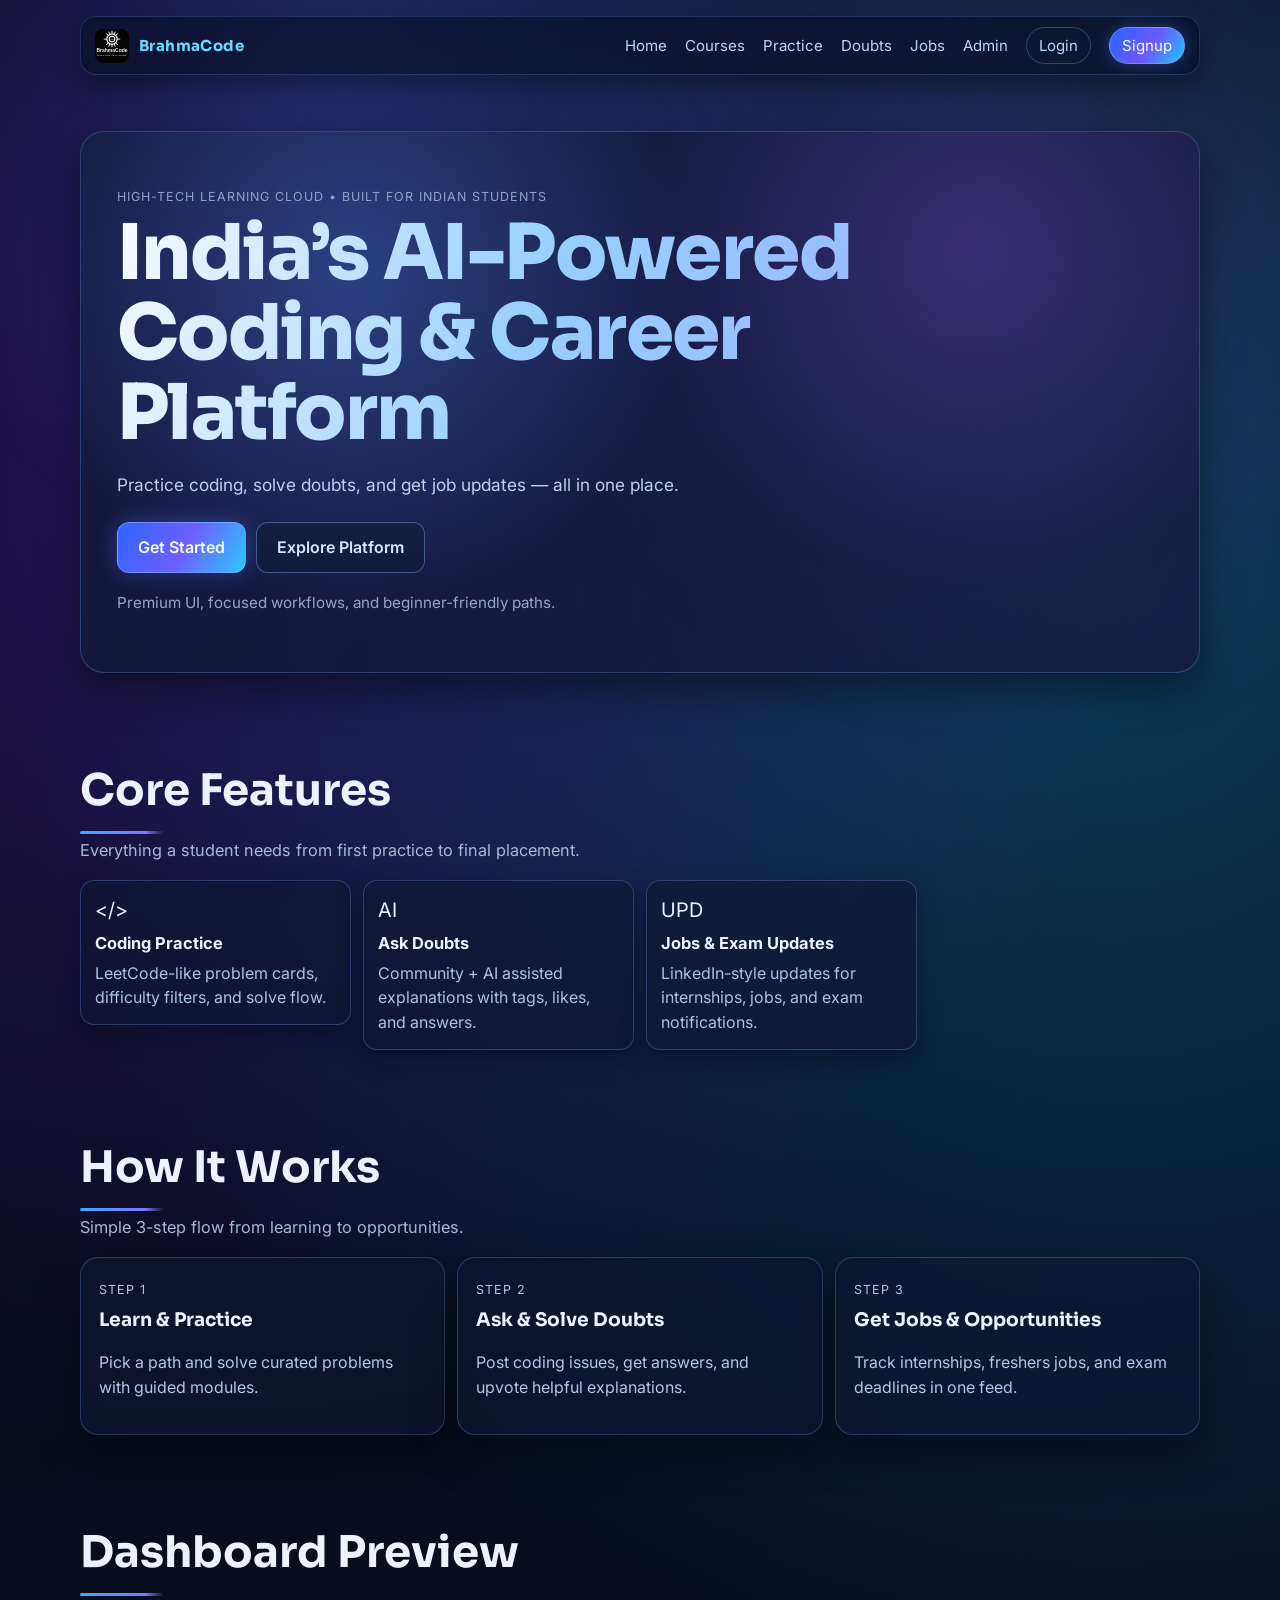
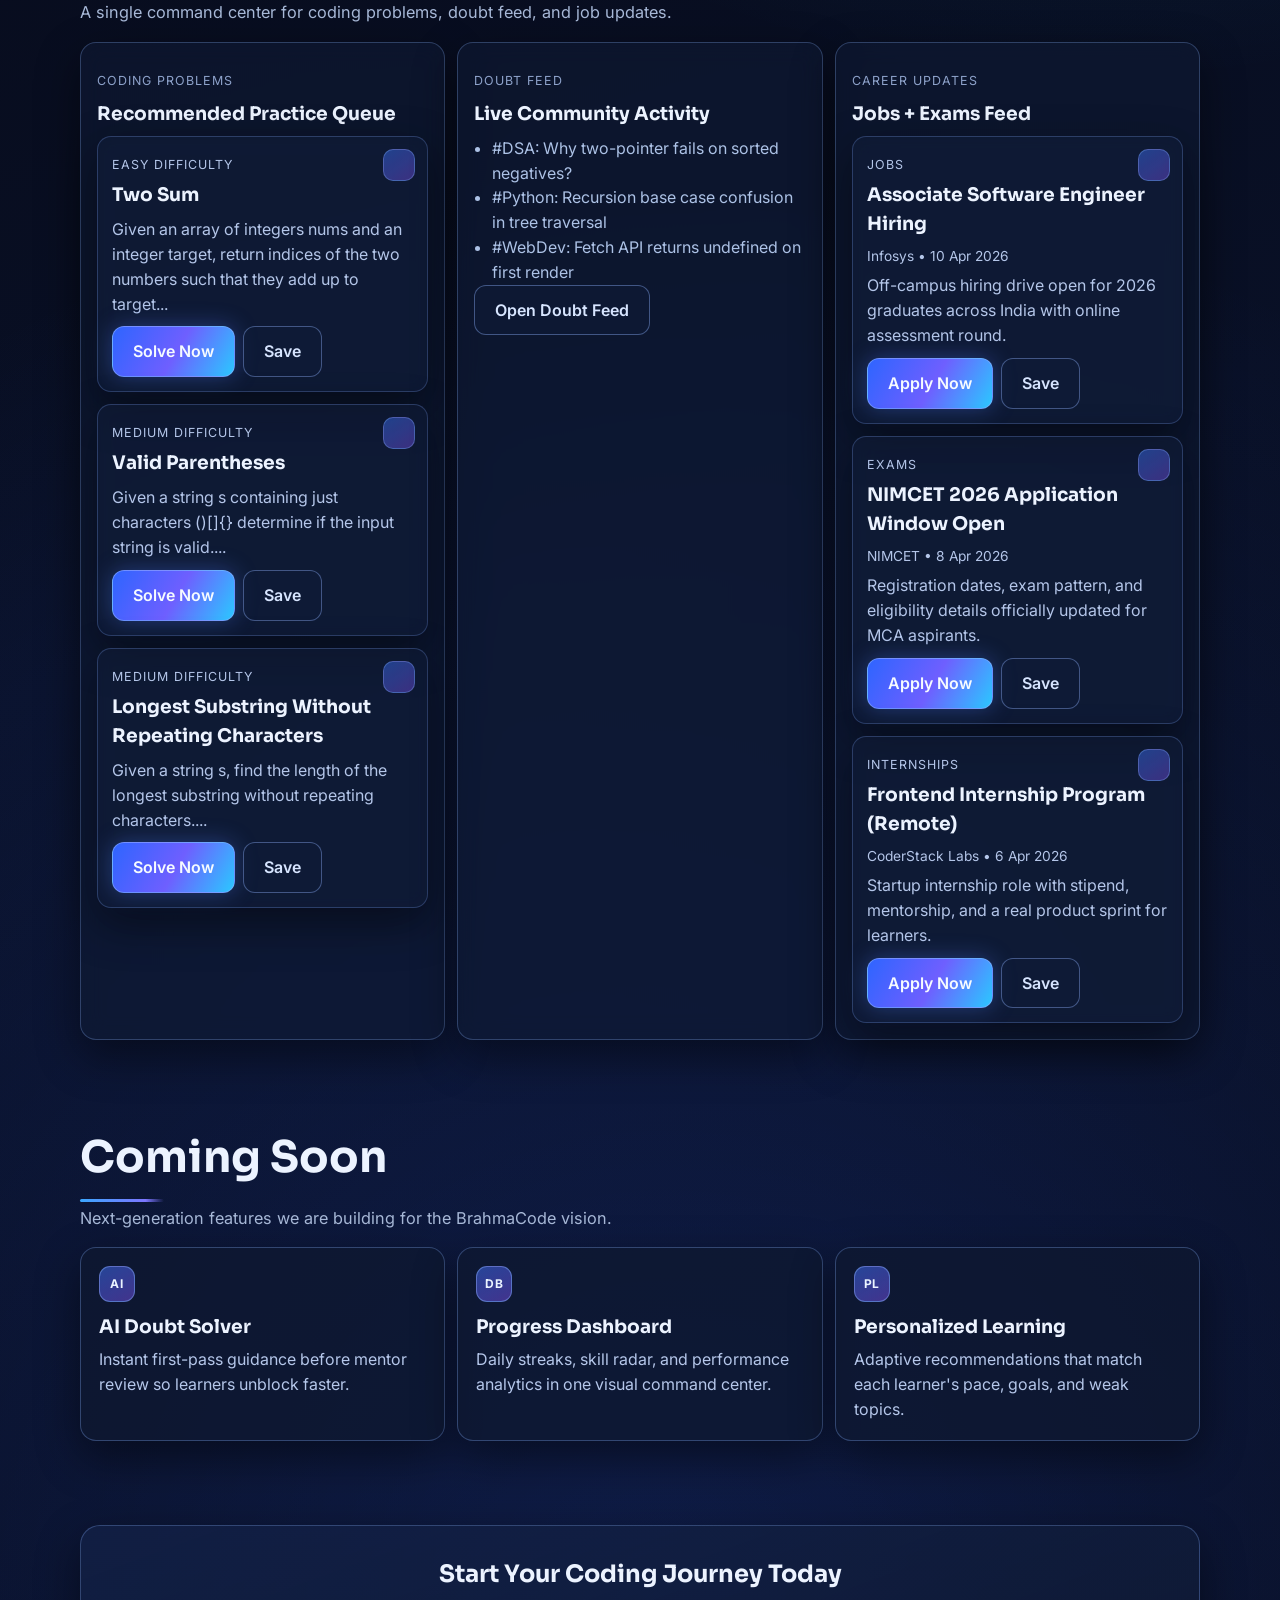
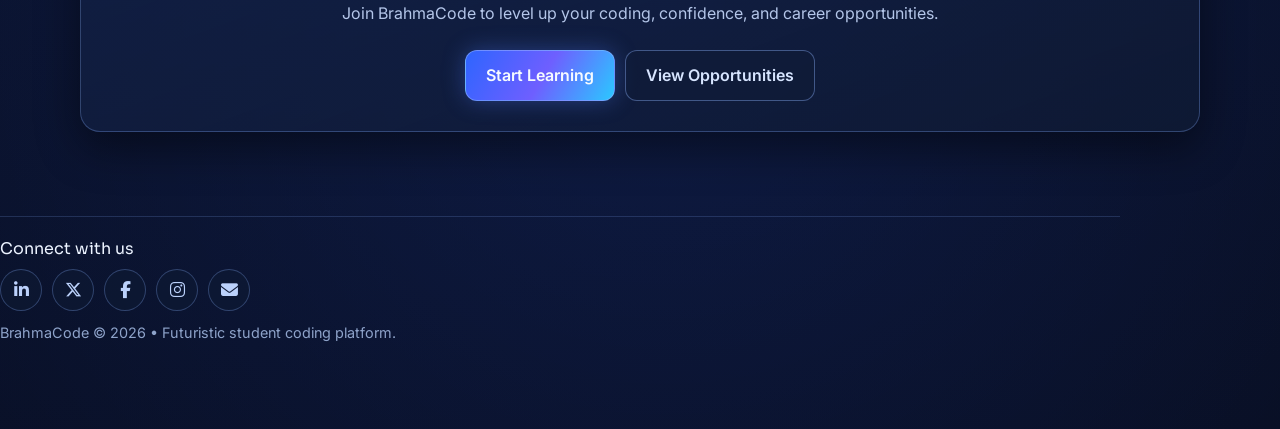
==== commit 25c17c7f: "Finalize global consistency and icon footer" ====
--- a/index.html
+++ b/index.html
@@ -14,6 +14,7 @@
       href="https://fonts.googleapis.com/css2?family=Inter:wght@400;500;600;700;800&family=Sora:wght@500;600;700&display=swap"
       rel="stylesheet"
     />
+    <link rel="stylesheet" href="https://cdnjs.cloudflare.com/ajax/libs/font-awesome/6.5.2/css/all.min.css" integrity="sha512-SnH5WK+bZxgPHs44uWix+LLJAJ9/2PkPKZ5QiAj6Ta86w+fsb2TkR4j8z+fNfELxA/8A6xYv9KfB8z+R4N0iEA==" crossorigin="anonymous" referrerpolicy="no-referrer" />
     <link rel="stylesheet" href="styles.css" />
   </head>
   <body>
@@ -170,13 +171,14 @@
       </section>
     </main>
 
-    <footer class="footer section">
-      <p class="founder">Founder: Aman Kumar</p>
-      <div class="socials">
-        <a href="https://www.linkedin.com/company/brahmacode" aria-label="LinkedIn" target="_blank" rel="noopener noreferrer">in LinkedIn</a>
-        <a href="https://www.instagram.com/brahmacode" aria-label="Instagram" target="_blank" rel="noopener noreferrer">ig Instagram</a>
-        <a href="https://x.com/brahmacode" aria-label="X" target="_blank" rel="noopener noreferrer">x X</a>
-        <a href="https://www.facebook.com/brahmacode" aria-label="Facebook" target="_blank" rel="noopener noreferrer">fb Facebook</a>
+    <footer class="footer section page-wrap">
+      <p class="founder">Connect with us</p>
+      <div class="socials social-icons">
+        <a href="https://www.linkedin.com/company/brahma-code/" aria-label="LinkedIn" target="_blank" rel="noopener noreferrer"><i class="fa-brands fa-linkedin-in"></i></a>
+        <a href="https://x.com/brahmacode111?s=20" aria-label="Twitter X" target="_blank" rel="noopener noreferrer"><i class="fa-brands fa-x-twitter"></i></a>
+        <a href="https://www.facebook.com/profile.php?id=61577202107066" aria-label="Facebook" target="_blank" rel="noopener noreferrer"><i class="fa-brands fa-facebook-f"></i></a>
+        <a href="https://www.instagram.com/brahmacode111/?utm_source=ig_web_button_share_sheet" aria-label="Instagram" target="_blank" rel="noopener noreferrer"><i class="fa-brands fa-instagram"></i></a>
+        <a href="mailto:brahmacode111@gmail.com" aria-label="Email BrahmaCode" target="_blank" rel="noopener noreferrer"><i class="fa-solid fa-envelope"></i></a>
       </div>
       <p class="copy">BrahmaCode © 2026 • Futuristic student coding platform.</p>
     </footer>
--- a/styles.css
+++ b/styles.css
@@ -1112,6 +1112,27 @@
   color: #eff6ff;
 }
 
+.social-icons {
+  gap: 10px;
+}
+
+.social-icons a {
+  width: 42px;
+  height: 42px;
+  border-radius: 50%;
+  padding: 0;
+  display: inline-flex;
+  align-items: center;
+  justify-content: center;
+  font-size: 1.06rem;
+  transition: transform 0.24s ease, box-shadow 0.24s ease, border-color 0.24s ease, color 0.24s ease;
+}
+
+.social-icons a:hover {
+  transform: translateY(-3px) scale(1.08);
+  box-shadow: 0 0 18px rgba(100, 189, 255, 0.4);
+}
+
 .copy {
   margin-top: 11px;
   color: #8ea3ca;
@@ -1136,7 +1157,7 @@
 }
 
 .glass-card:hover {
-  transform: translateY(-4px);
+  transform: translateY(-4px) scale(1.05);
   border-color: rgba(116, 203, 255, 0.58);
 }
 
@@ -1610,6 +1631,12 @@
   border-radius: 10px;
   padding: 10px;
   color: #241c16;
+  transition: transform 0.24s ease, box-shadow 0.24s ease;
+}
+
+.answer-item:hover {
+  transform: translateY(-3px) scale(1.03);
+  box-shadow: 0 12px 22px rgba(48, 33, 12, 0.16);
 }
 
 .answer-item.is-helpful {
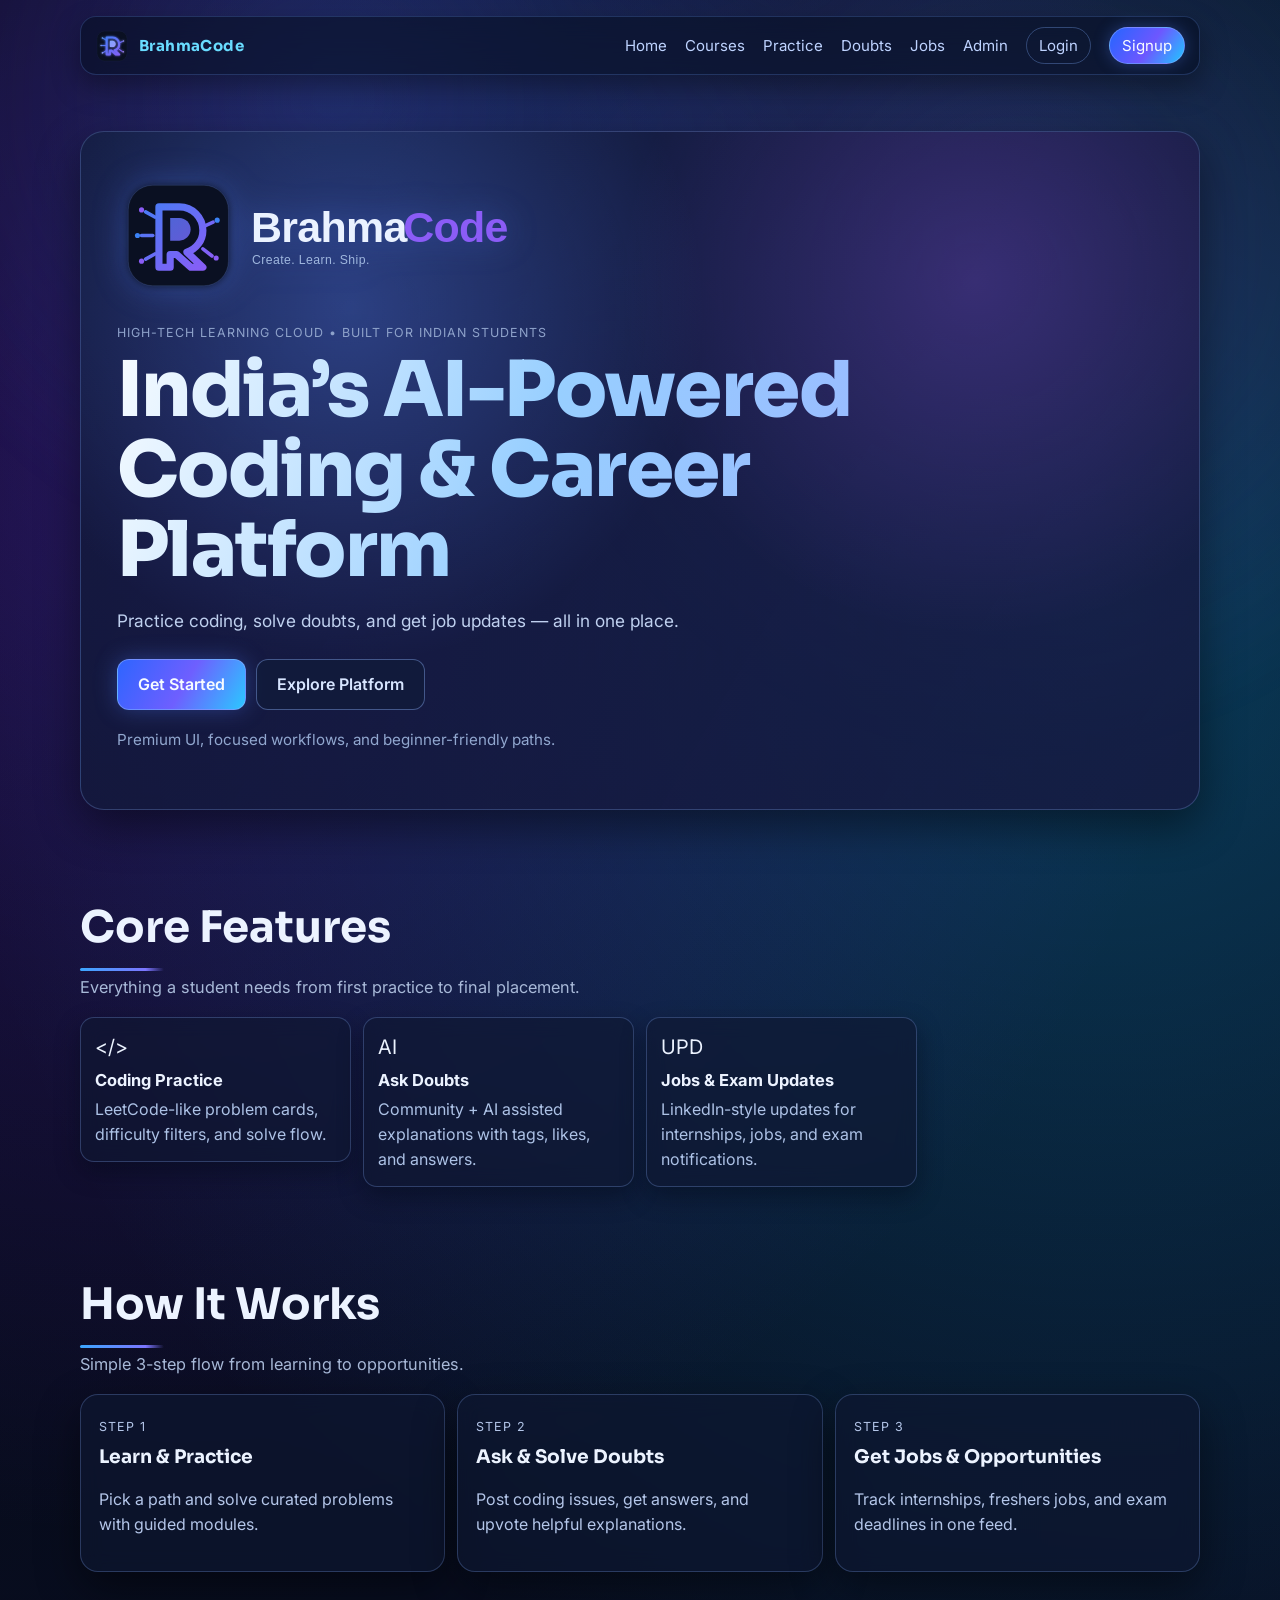
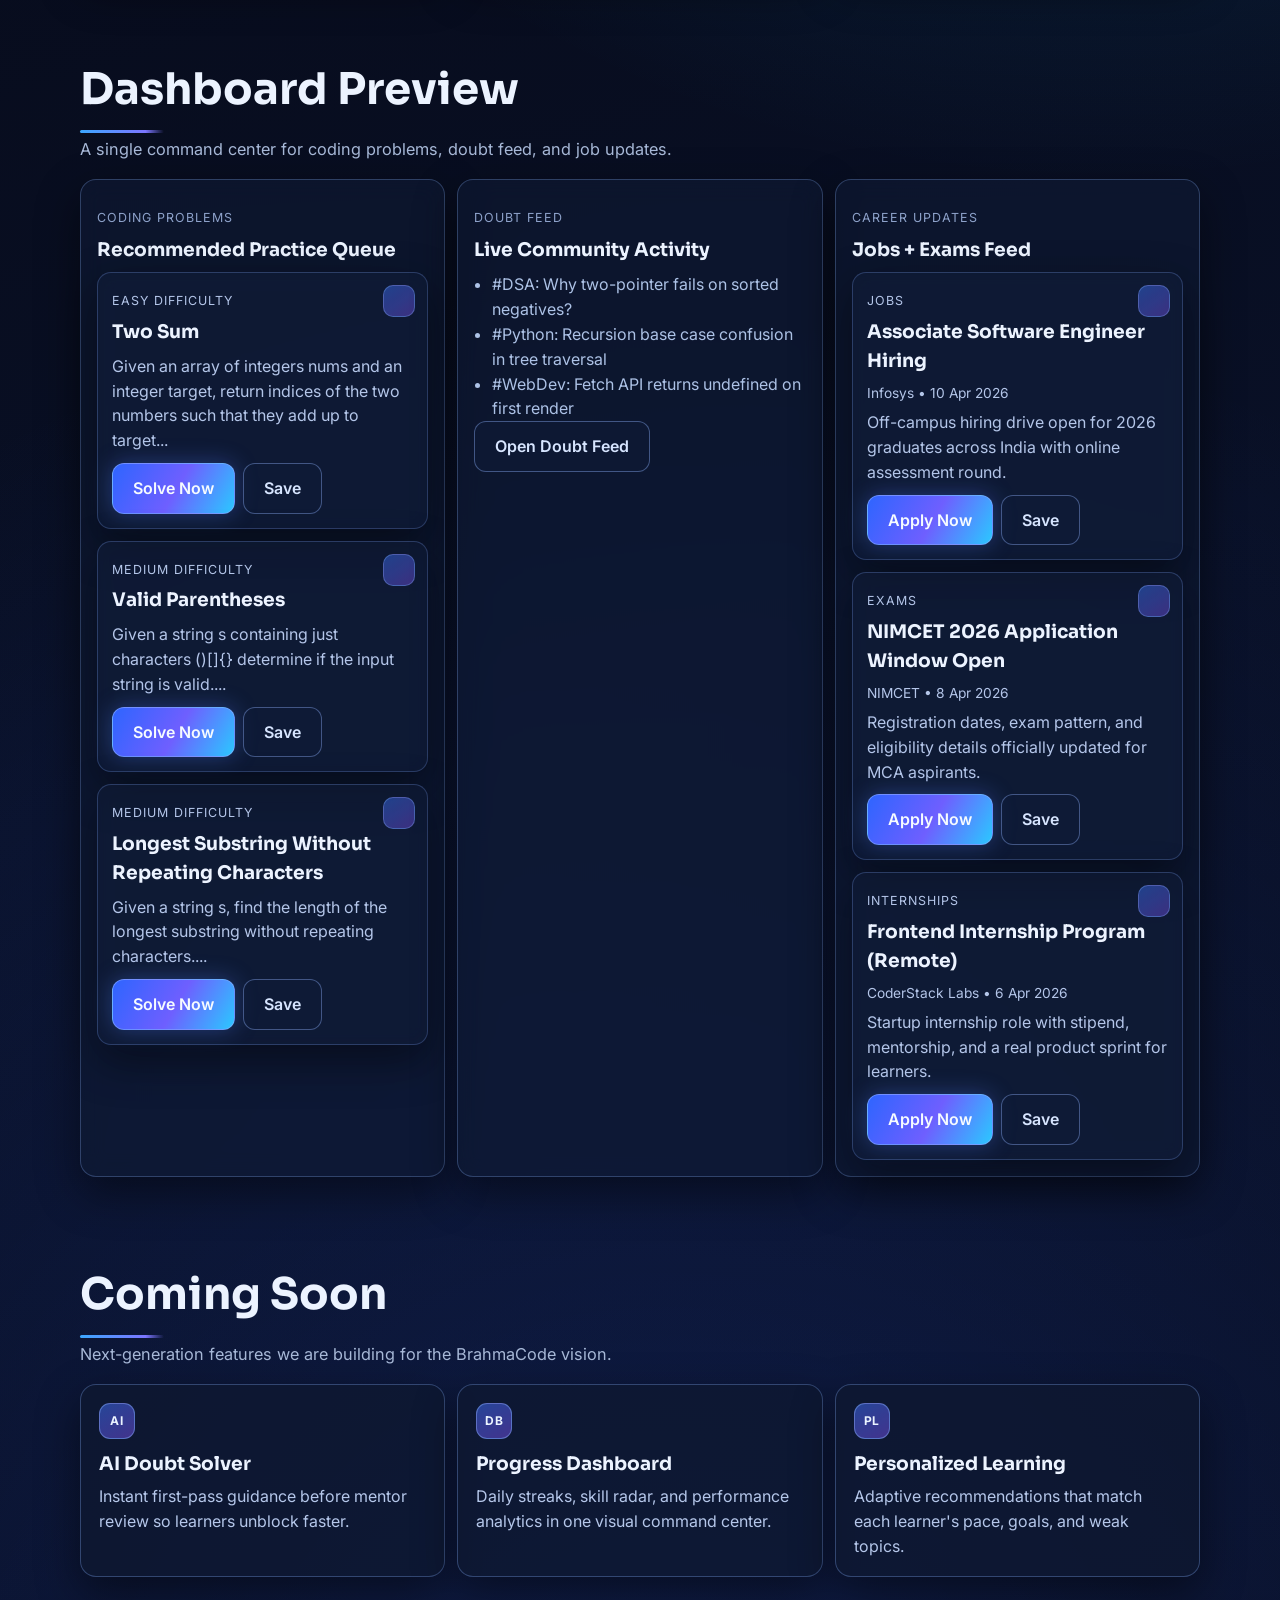
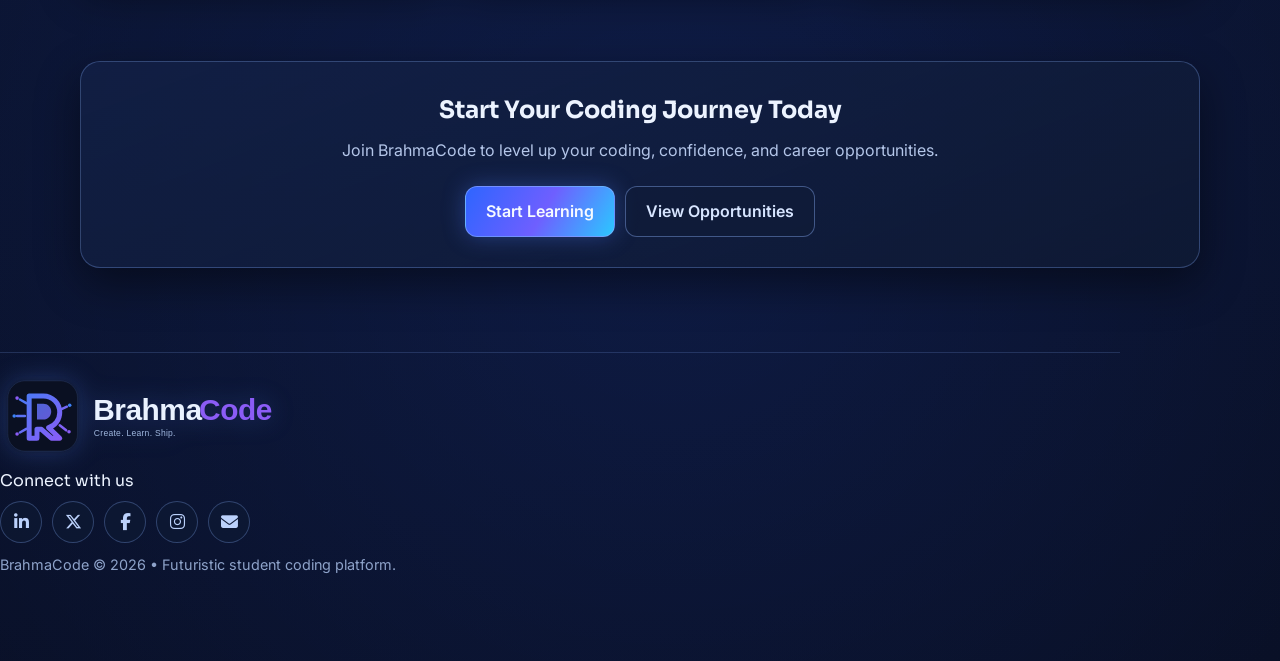
==== commit a6f4f92d: "Apply new logo lockup on homepage" ====
--- a/index.html
+++ b/index.html
@@ -46,6 +46,7 @@
 
     <main id="home" class="page-wrap">
       <section class="hero section reveal">
+        <img src="assets/brahmacode-logo-full.svg" alt="BrahmaCode full logo" class="hero-brand-lockup" />
         <p class="tiny-label">high-tech learning cloud • built for indian students</p>
         <h1 data-edit-key="home.heroTitle">India’s AI-Powered Coding &amp; Career Platform</h1>
         <p class="hero-subtext" data-edit-key="home.heroSubtext">
@@ -172,6 +173,7 @@
     </main>
 
     <footer class="footer section page-wrap">
+      <img src="assets/brahmacode-logo-full.svg" alt="BrahmaCode full logo" class="footer-brand-lockup" />
       <p class="founder">Connect with us</p>
       <div class="socials social-icons">
         <a href="https://www.linkedin.com/company/brahma-code/" aria-label="LinkedIn" target="_blank" rel="noopener noreferrer"><i class="fa-brands fa-linkedin-in"></i></a>
--- a/styles.css
+++ b/styles.css
@@ -163,6 +163,14 @@
   margin-top: 56px;
 }
 
+.hero-brand-lockup {
+  width: min(460px, 92%);
+  height: auto;
+  display: block;
+  margin-bottom: 14px;
+  filter: drop-shadow(0 0 16px rgba(84, 132, 255, 0.32));
+}
+
 #home .hero {
   position: relative;
   max-width: none;
@@ -1131,6 +1139,14 @@
 .social-icons a:hover {
   transform: translateY(-3px) scale(1.08);
   box-shadow: 0 0 18px rgba(100, 189, 255, 0.4);
+}
+
+.footer-brand-lockup {
+  width: min(320px, 82vw);
+  height: auto;
+  display: block;
+  margin-bottom: 10px;
+  filter: drop-shadow(0 0 12px rgba(85, 136, 255, 0.28));
 }
 
 .copy {
@@ -1891,6 +1907,15 @@
     padding: 28px 18px;
   }
 
+  .hero-brand-lockup {
+    width: min(310px, 96%);
+    margin-bottom: 10px;
+  }
+
+  .footer-brand-lockup {
+    width: min(250px, 86vw);
+  }
+
   #home .hero h1 {
     font-size: clamp(2rem, 9vw, 3rem);
   }
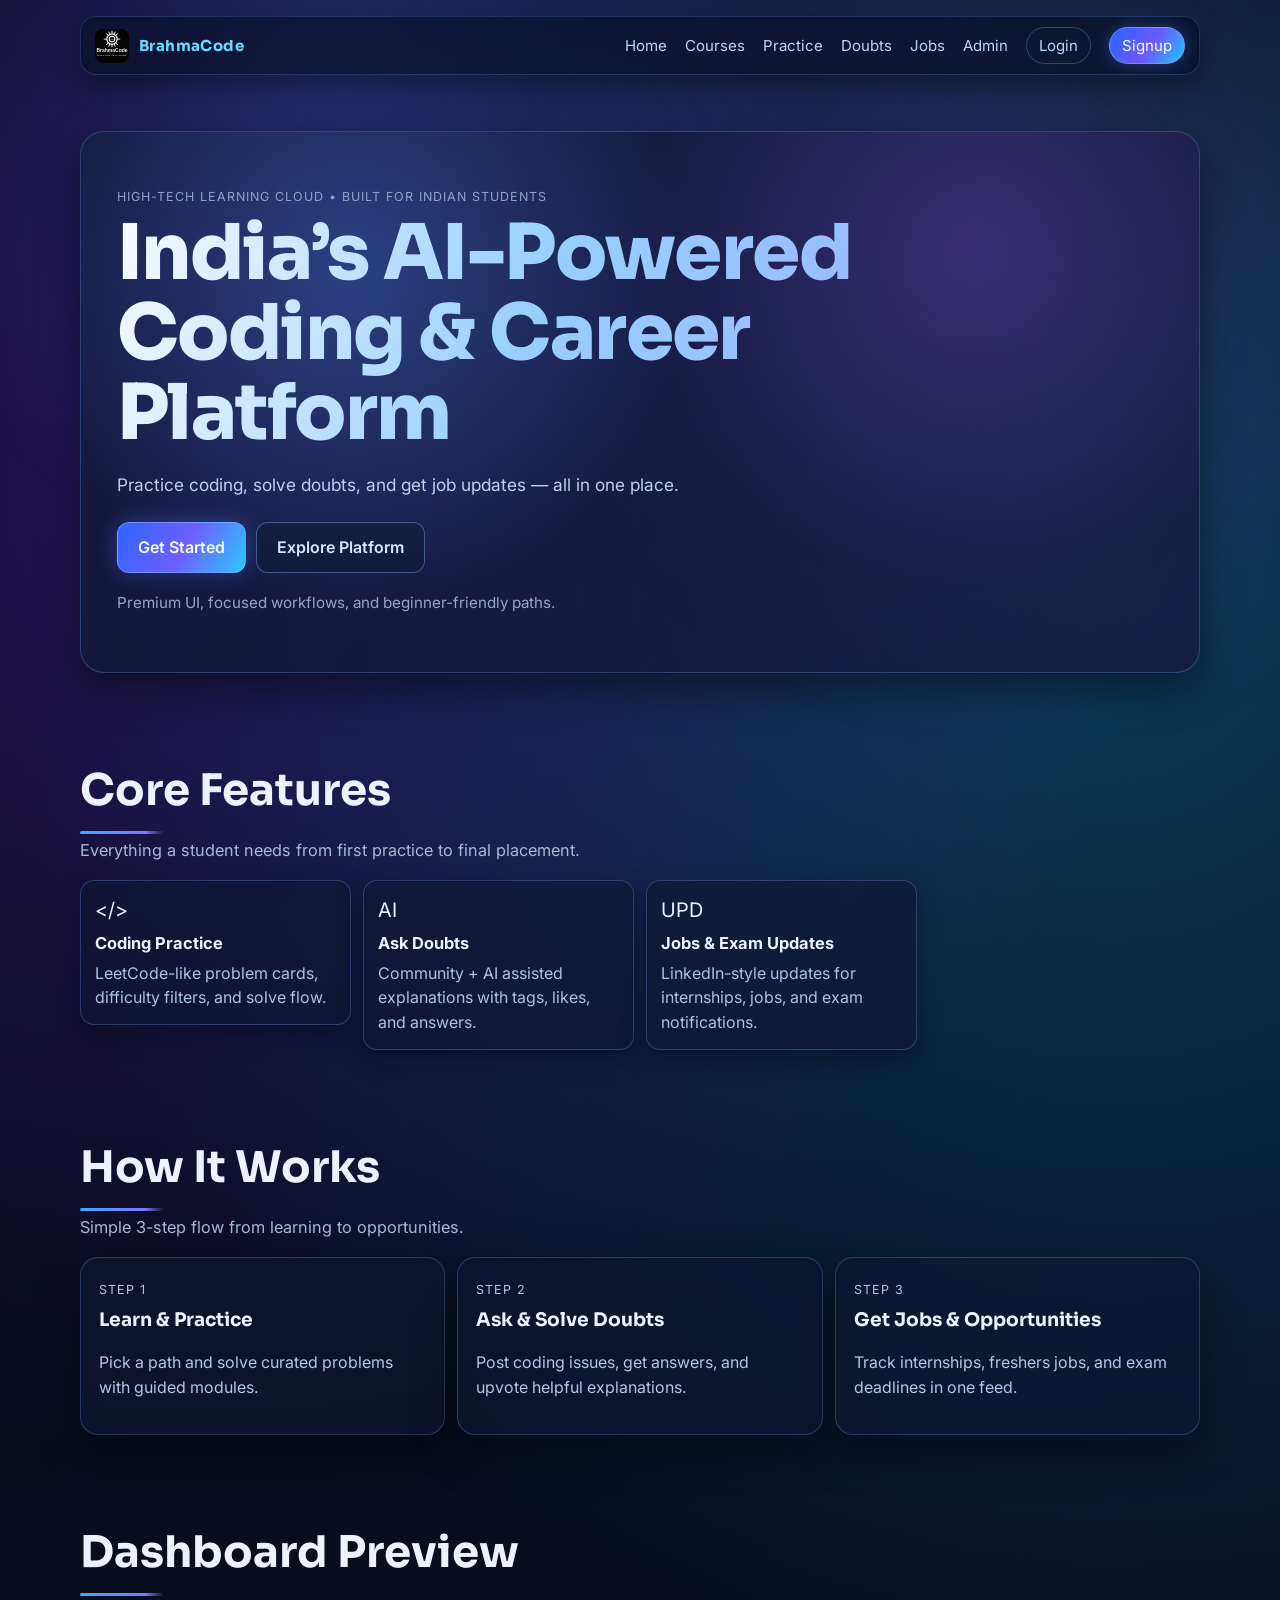
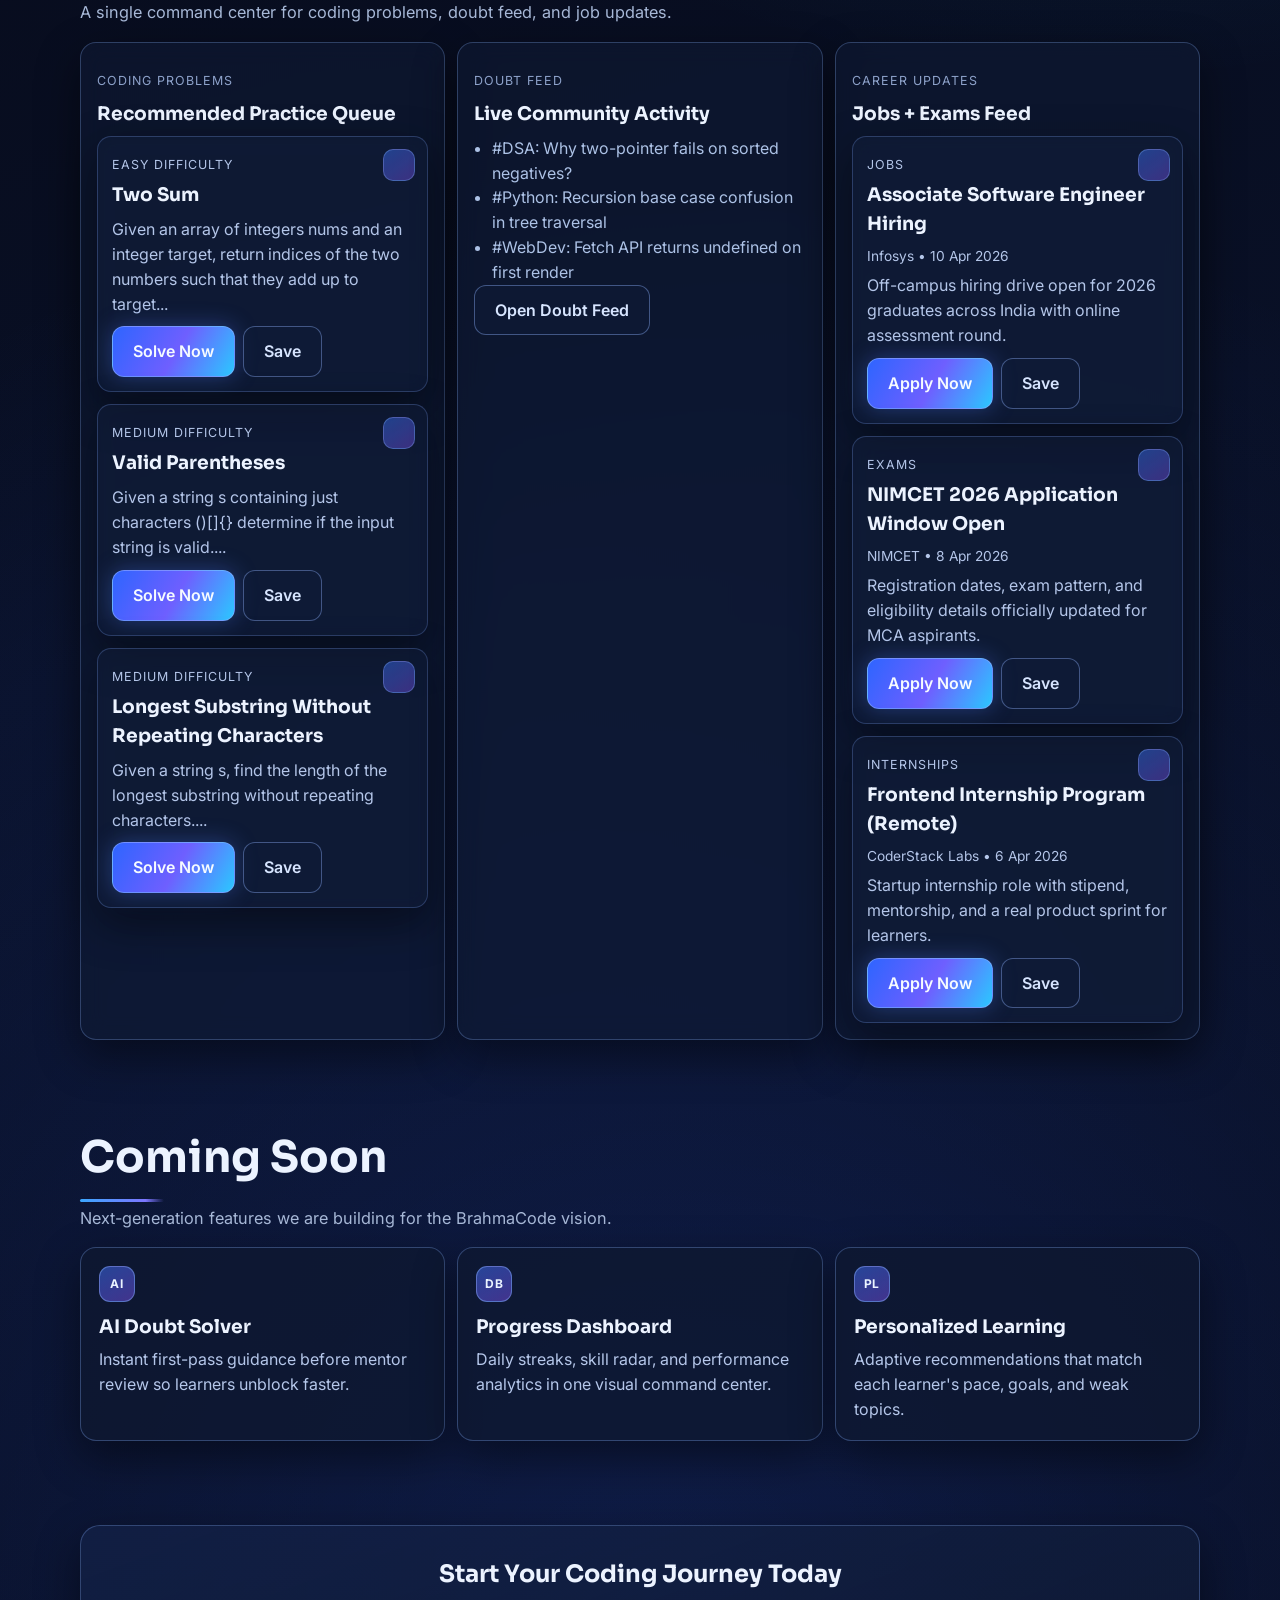
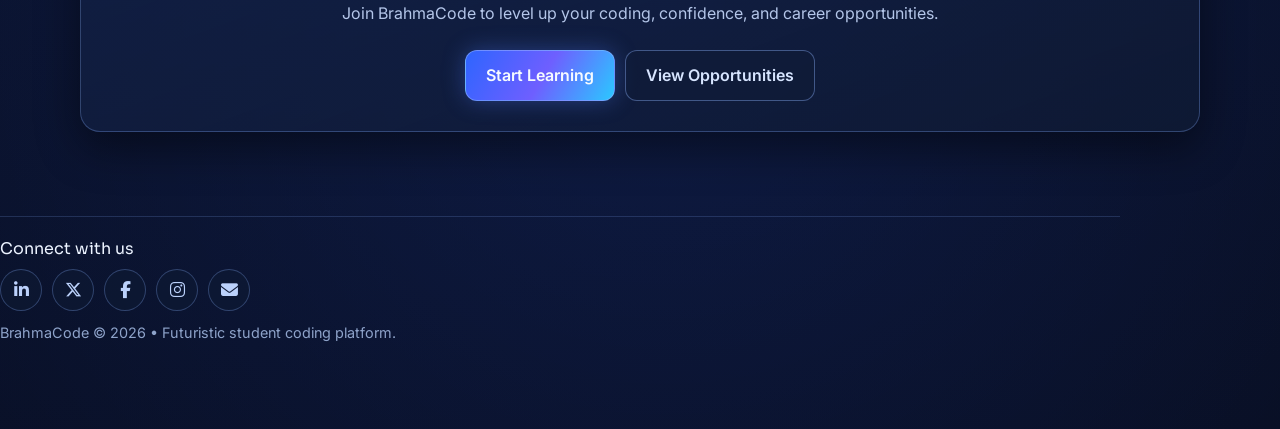
==== commit a150b0b5: "Restore original logo and homepage branding" ====
--- a/index.html
+++ b/index.html
@@ -46,7 +46,6 @@
 
     <main id="home" class="page-wrap">
       <section class="hero section reveal">
-        <img src="assets/brahmacode-logo-full.svg" alt="BrahmaCode full logo" class="hero-brand-lockup" />
         <p class="tiny-label">high-tech learning cloud • built for indian students</p>
         <h1 data-edit-key="home.heroTitle">India’s AI-Powered Coding &amp; Career Platform</h1>
         <p class="hero-subtext" data-edit-key="home.heroSubtext">
@@ -173,7 +172,6 @@
     </main>
 
     <footer class="footer section page-wrap">
-      <img src="assets/brahmacode-logo-full.svg" alt="BrahmaCode full logo" class="footer-brand-lockup" />
       <p class="founder">Connect with us</p>
       <div class="socials social-icons">
         <a href="https://www.linkedin.com/company/brahma-code/" aria-label="LinkedIn" target="_blank" rel="noopener noreferrer"><i class="fa-brands fa-linkedin-in"></i></a>
--- a/styles.css
+++ b/styles.css
@@ -163,14 +163,6 @@
   margin-top: 56px;
 }
 
-.hero-brand-lockup {
-  width: min(460px, 92%);
-  height: auto;
-  display: block;
-  margin-bottom: 14px;
-  filter: drop-shadow(0 0 16px rgba(84, 132, 255, 0.32));
-}
-
 #home .hero {
   position: relative;
   max-width: none;
@@ -1139,14 +1131,6 @@
 .social-icons a:hover {
   transform: translateY(-3px) scale(1.08);
   box-shadow: 0 0 18px rgba(100, 189, 255, 0.4);
-}
-
-.footer-brand-lockup {
-  width: min(320px, 82vw);
-  height: auto;
-  display: block;
-  margin-bottom: 10px;
-  filter: drop-shadow(0 0 12px rgba(85, 136, 255, 0.28));
 }
 
 .copy {
@@ -1907,15 +1891,6 @@
     padding: 28px 18px;
   }
 
-  .hero-brand-lockup {
-    width: min(310px, 96%);
-    margin-bottom: 10px;
-  }
-
-  .footer-brand-lockup {
-    width: min(250px, 86vw);
-  }
-
   #home .hero h1 {
     font-size: clamp(2rem, 9vw, 3rem);
   }
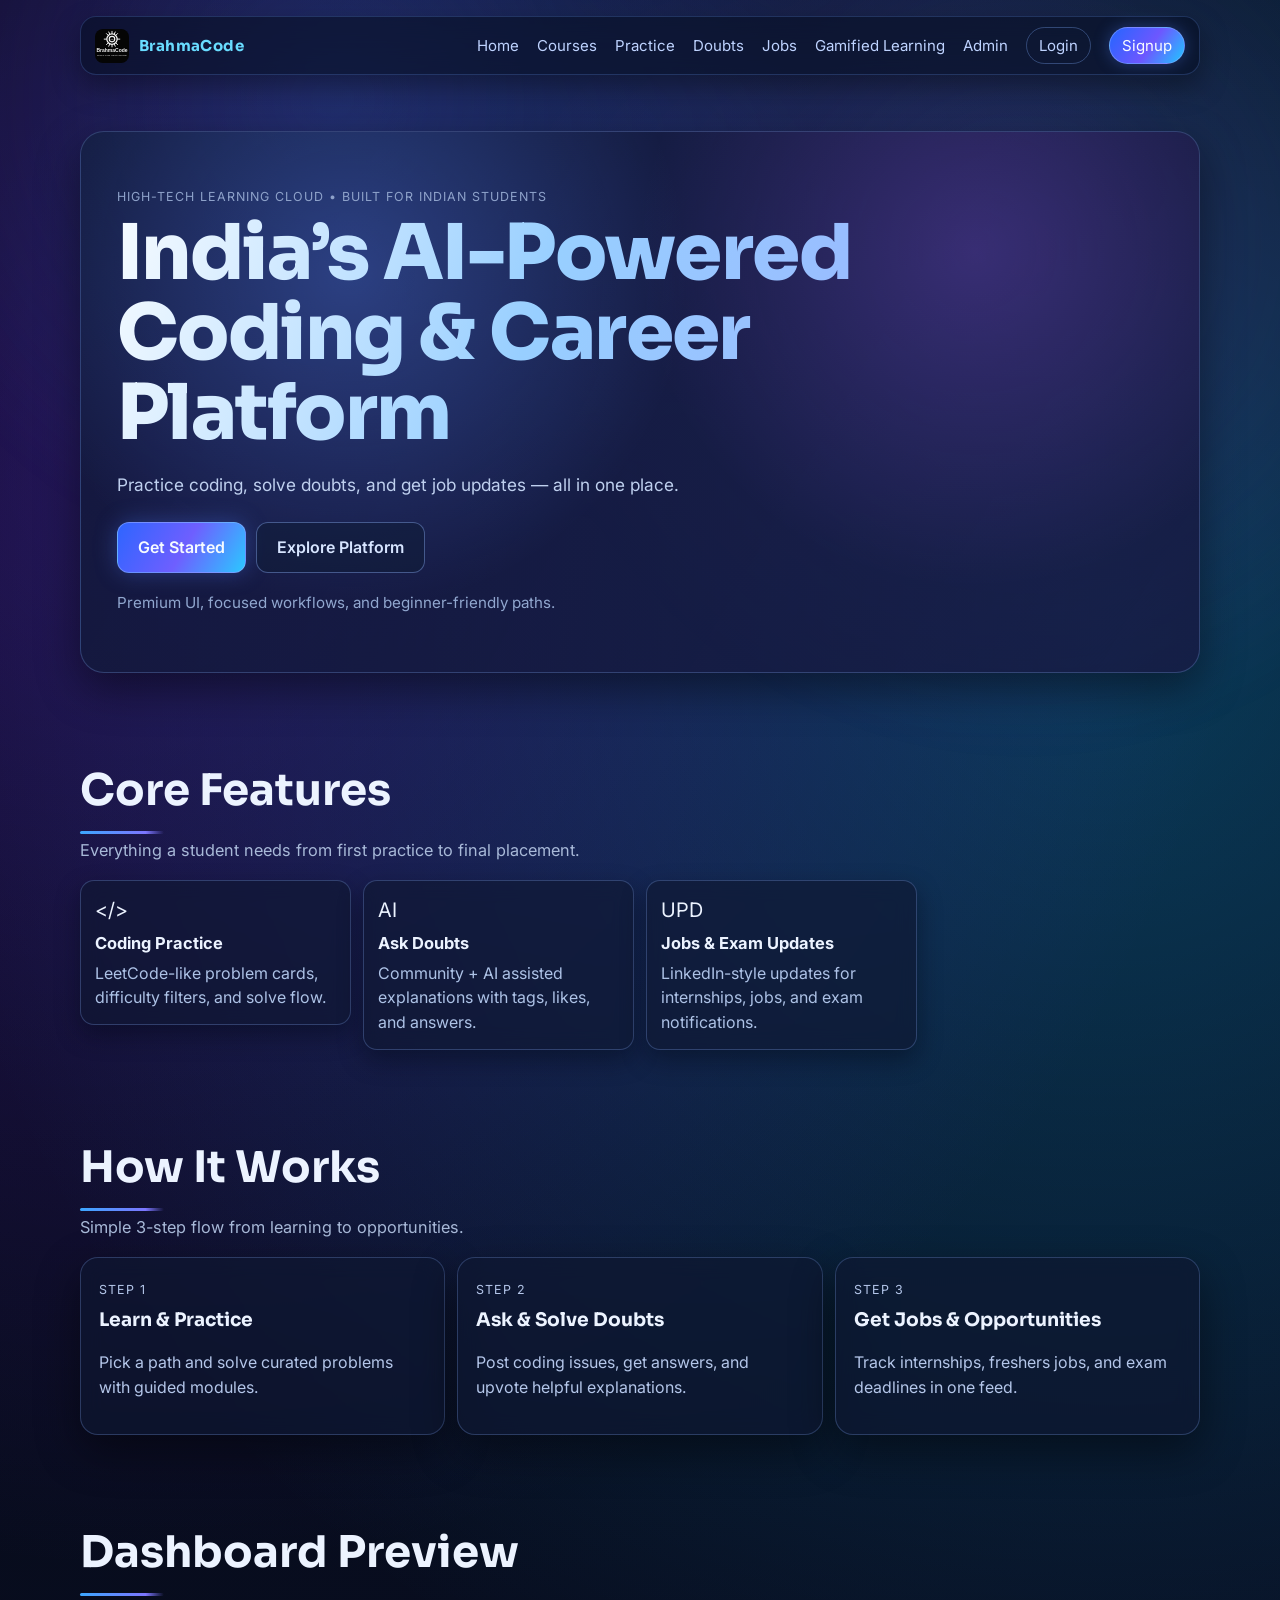
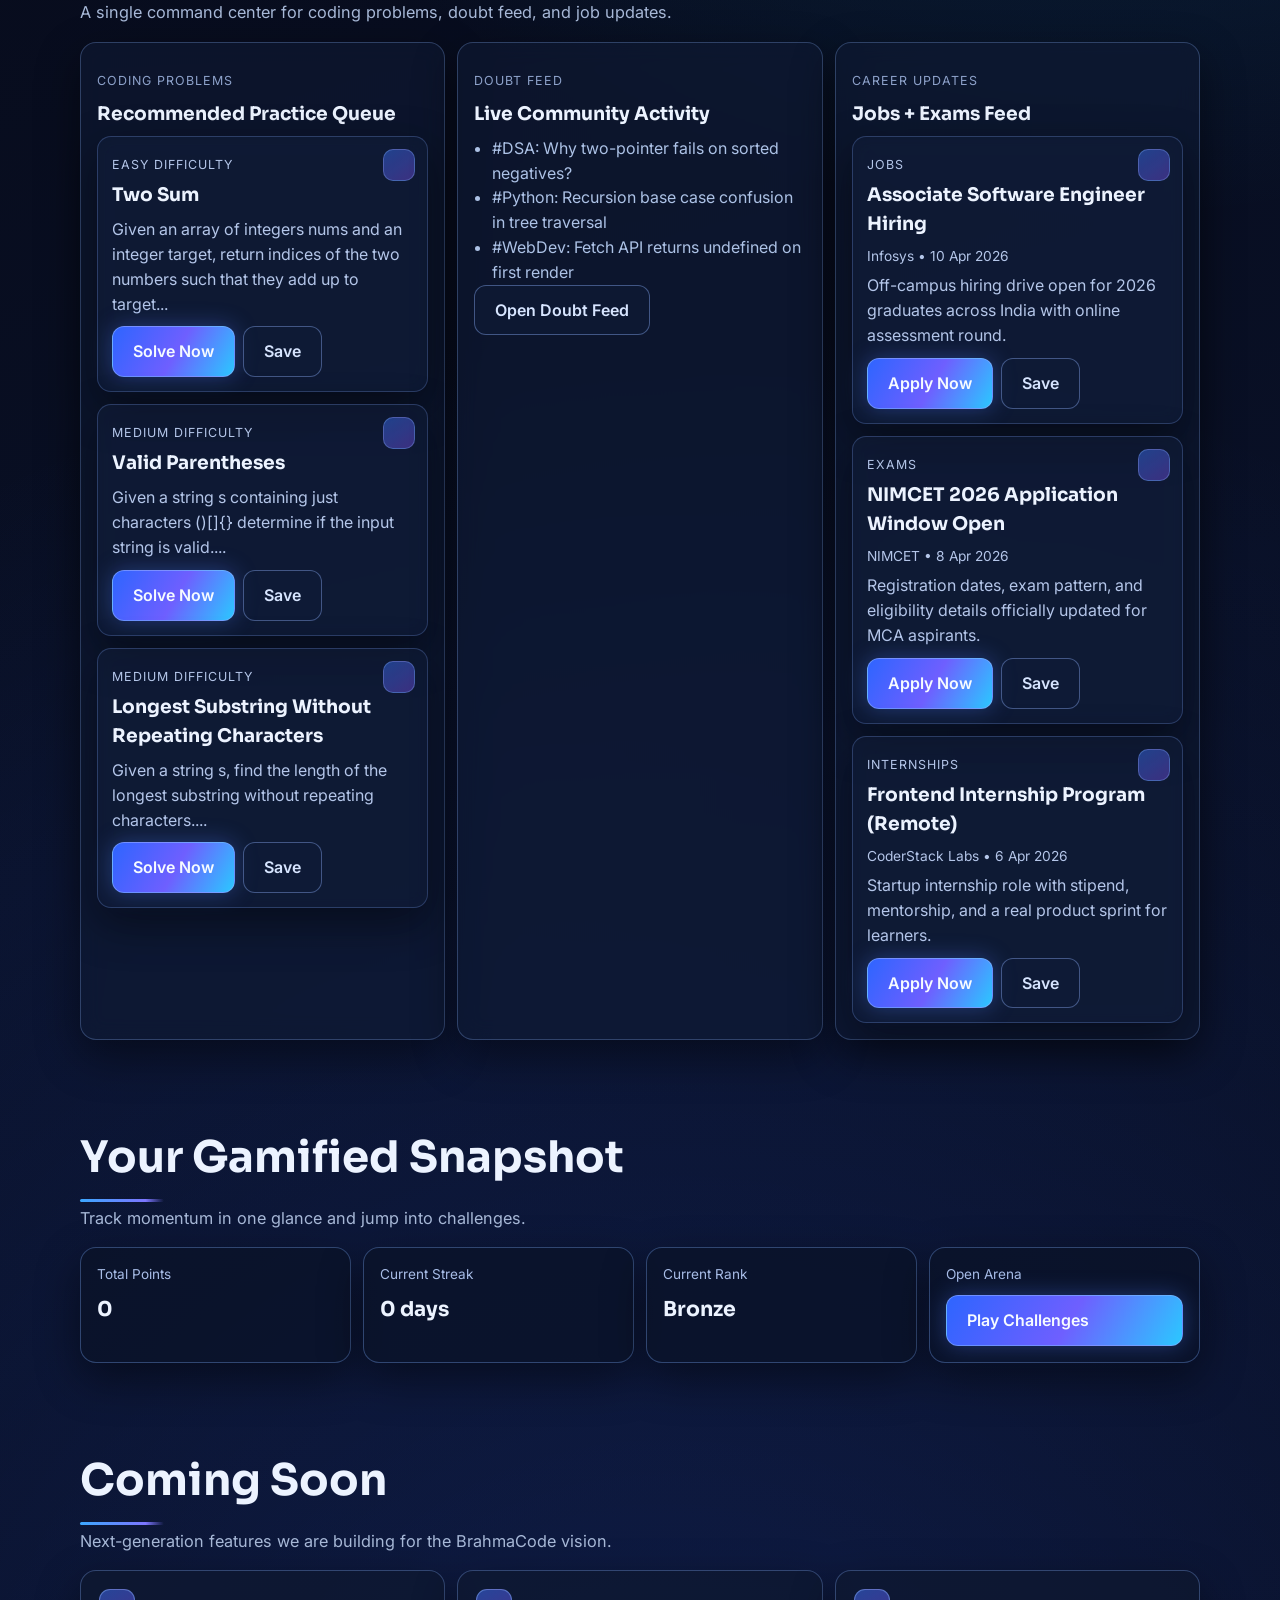
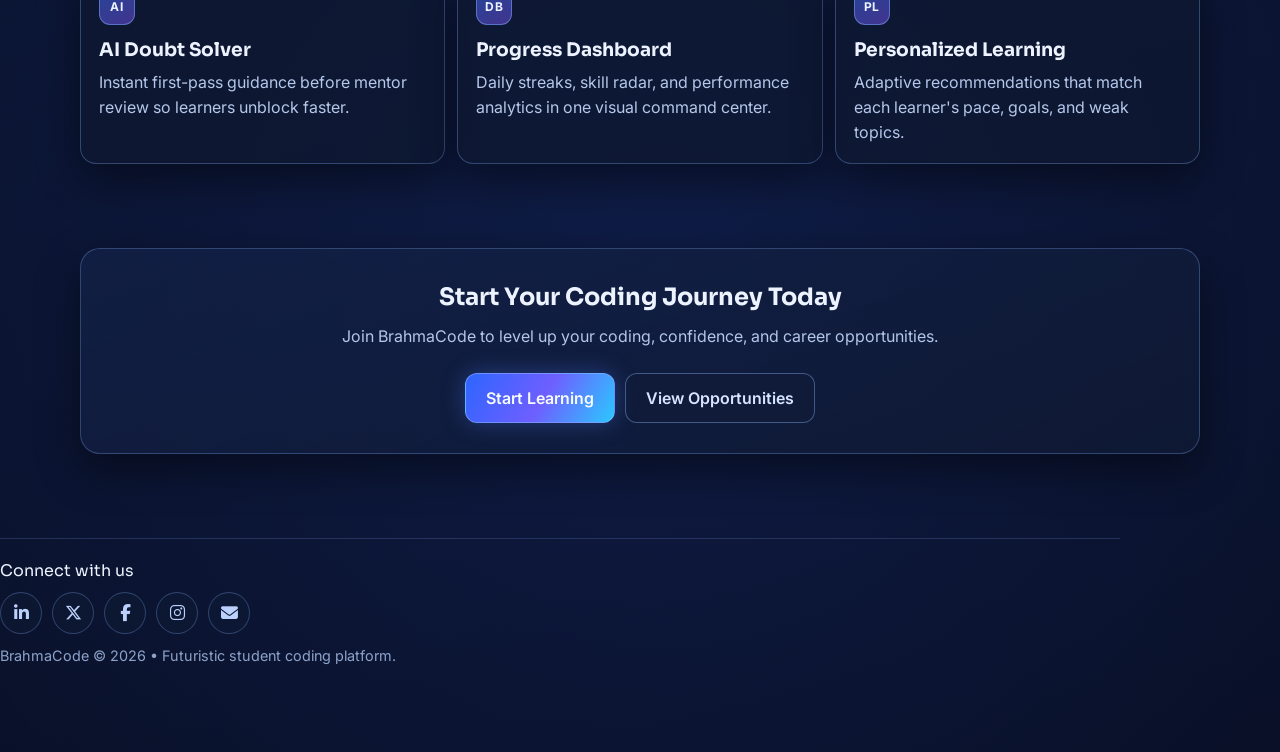
==== commit e05a4a64: "Add complete gamified learning system" ====
--- a/index.html
+++ b/index.html
@@ -38,6 +38,7 @@
         <a href="practice.html">Practice</a>
         <a href="ask-doubt.html">Doubts</a>
         <a href="jobs.html">Jobs</a>
+        <a href="gamified.html">Gamified Learning</a>
         <a href="admin-login.html">Admin</a>
         <a href="google-login.html" class="nav-auth-link">Login</a>
         <a href="google-login.html" class="nav-auth-link nav-auth-primary">Signup</a>
@@ -133,6 +134,14 @@
             <div id="home-updates-list" class="content-grid"></div>
           </article>
         </div>
+      </section>
+
+      <section class="section reveal">
+        <div class="section-intro">
+          <h2>Your Gamified Snapshot</h2>
+          <p>Track momentum in one glance and jump into challenges.</p>
+        </div>
+        <div id="home-gamified-stats" class="mini-gamified-grid"></div>
       </section>
 
       <section class="section reveal">
@@ -185,6 +194,7 @@
 
     <script src="script.js"></script>
     <script src="data-store.js"></script>
+    <script src="gamified.js"></script>
     <script src="portal.js"></script>
     <script src="firebase-config.js"></script>
     <script src="admin.js"></script>
--- a/styles.css
+++ b/styles.css
@@ -1786,6 +1786,179 @@
   color: #174d3f;
 }
 
+.mini-gamified-grid {
+  margin-top: 12px;
+  display: grid;
+  grid-template-columns: repeat(4, minmax(0, 1fr));
+  gap: 12px;
+}
+
+.mini-gamified-card {
+  border-radius: 16px;
+  border: 1px solid rgba(122, 166, 248, 0.34);
+  background: rgba(10, 18, 39, 0.72);
+  padding: 16px;
+  box-shadow: var(--shadow);
+}
+
+.mini-gamified-card p {
+  margin: 0;
+  color: #a8bde7;
+  font-size: 0.85rem;
+}
+
+.mini-gamified-card h3 {
+  margin: 9px 0 0;
+  font-size: 1.28rem;
+  font-family: "Sora", sans-serif;
+}
+
+.mini-gamified-card-action {
+  display: grid;
+  gap: 10px;
+  align-content: start;
+}
+
+.gamified-stat-grid {
+  margin-top: 14px;
+  display: grid;
+  grid-template-columns: repeat(4, minmax(0, 1fr));
+  gap: 12px;
+}
+
+.gamified-stat-card {
+  border-radius: 16px;
+  border: 1px solid rgba(122, 166, 248, 0.34);
+  background: radial-gradient(circle at top right, rgba(73, 117, 245, 0.24), rgba(10, 18, 39, 0.9));
+  padding: 16px;
+  box-shadow: var(--shadow);
+}
+
+.gamified-stat-card p {
+  margin: 0;
+  color: #b4c8ec;
+  font-size: 0.83rem;
+  letter-spacing: 0.4px;
+}
+
+.gamified-stat-card h3 {
+  margin: 8px 0 0;
+  font-size: 1.42rem;
+  font-family: "Sora", sans-serif;
+}
+
+.gamified-game-grid {
+  margin-top: 14px;
+  display: grid;
+  grid-template-columns: repeat(3, minmax(0, 1fr));
+  gap: 12px;
+}
+
+.gamified-game-card {
+  border-radius: 16px;
+  border: 1px solid rgba(118, 162, 247, 0.34);
+  background: rgba(10, 18, 39, 0.8);
+  padding: 16px;
+  box-shadow: var(--shadow);
+  transition: transform 0.24s ease, border-color 0.24s ease, box-shadow 0.24s ease;
+}
+
+.gamified-game-card:hover {
+  transform: translateY(-4px) scale(1.03);
+  border-color: rgba(139, 211, 255, 0.64);
+  box-shadow: 0 16px 32px rgba(7, 15, 33, 0.54);
+}
+
+.gm-code {
+  margin: 10px 0 12px;
+  border-radius: 12px;
+  padding: 12px;
+  border: 1px solid rgba(132, 170, 243, 0.38);
+  background: rgba(6, 12, 27, 0.84);
+  color: #dbebff;
+  overflow: auto;
+}
+
+.quiz-options {
+  display: flex;
+  flex-wrap: wrap;
+  gap: 8px;
+}
+
+.speed-actions {
+  margin-top: 8px;
+  display: grid;
+  grid-template-columns: auto minmax(0, 1fr) auto;
+  gap: 8px;
+  align-items: center;
+}
+
+.speed-actions input {
+  width: 100%;
+  border: 1px solid rgba(137, 175, 244, 0.46);
+  border-radius: 10px;
+  background: rgba(5, 12, 25, 0.86);
+  color: #ecf4ff;
+  padding: 10px 12px;
+  font: inherit;
+}
+
+.leaderboard-list {
+  margin-top: 8px;
+  display: grid;
+  gap: 8px;
+}
+
+.leaderboard-list p {
+  margin: 0;
+  border: 1px solid rgba(130, 166, 235, 0.32);
+  border-radius: 10px;
+  padding: 8px 10px;
+  background: rgba(4, 10, 24, 0.65);
+  color: #d9e9ff;
+  display: flex;
+  justify-content: space-between;
+  gap: 10px;
+}
+
+.badge-grid {
+  margin-top: 14px;
+  display: grid;
+  grid-template-columns: repeat(4, minmax(0, 1fr));
+  gap: 12px;
+}
+
+.badge-card {
+  border-radius: 14px;
+  padding: 14px;
+  border: 1px solid rgba(122, 165, 240, 0.28);
+  background: rgba(7, 14, 30, 0.75);
+  opacity: 0.74;
+  transition: opacity 0.2s ease, transform 0.2s ease, border-color 0.2s ease;
+}
+
+.badge-card.is-unlocked {
+  opacity: 1;
+  border-color: rgba(111, 232, 193, 0.58);
+  transform: translateY(-2px);
+}
+
+.badge-card h4 {
+  margin: 0;
+  font-family: "Sora", sans-serif;
+}
+
+.badge-card p {
+  margin: 7px 0 8px;
+  color: #abc1e8;
+  font-size: 0.88rem;
+}
+
+.badge-card span {
+  font-size: 0.82rem;
+  color: #8fcbb3;
+}
+
 /* Small reveal animation: keeps page lively without overdoing it */
 .reveal {
   opacity: 0;
@@ -1809,7 +1982,11 @@
   .experience-grid,
   .detail-grid,
   .lesson-grid,
-  .future-grid {
+  .future-grid,
+  .mini-gamified-grid,
+  .gamified-stat-grid,
+  .gamified-game-grid,
+  .badge-grid {
     grid-template-columns: repeat(2, minmax(0, 1fr));
   }
 
@@ -1883,7 +2060,15 @@
   .experience-grid,
   .detail-grid,
   .lesson-grid,
-  .future-grid {
+  .future-grid,
+  .mini-gamified-grid,
+  .gamified-stat-grid,
+  .gamified-game-grid,
+  .badge-grid {
+    grid-template-columns: 1fr;
+  }
+
+  .speed-actions {
     grid-template-columns: 1fr;
   }
 
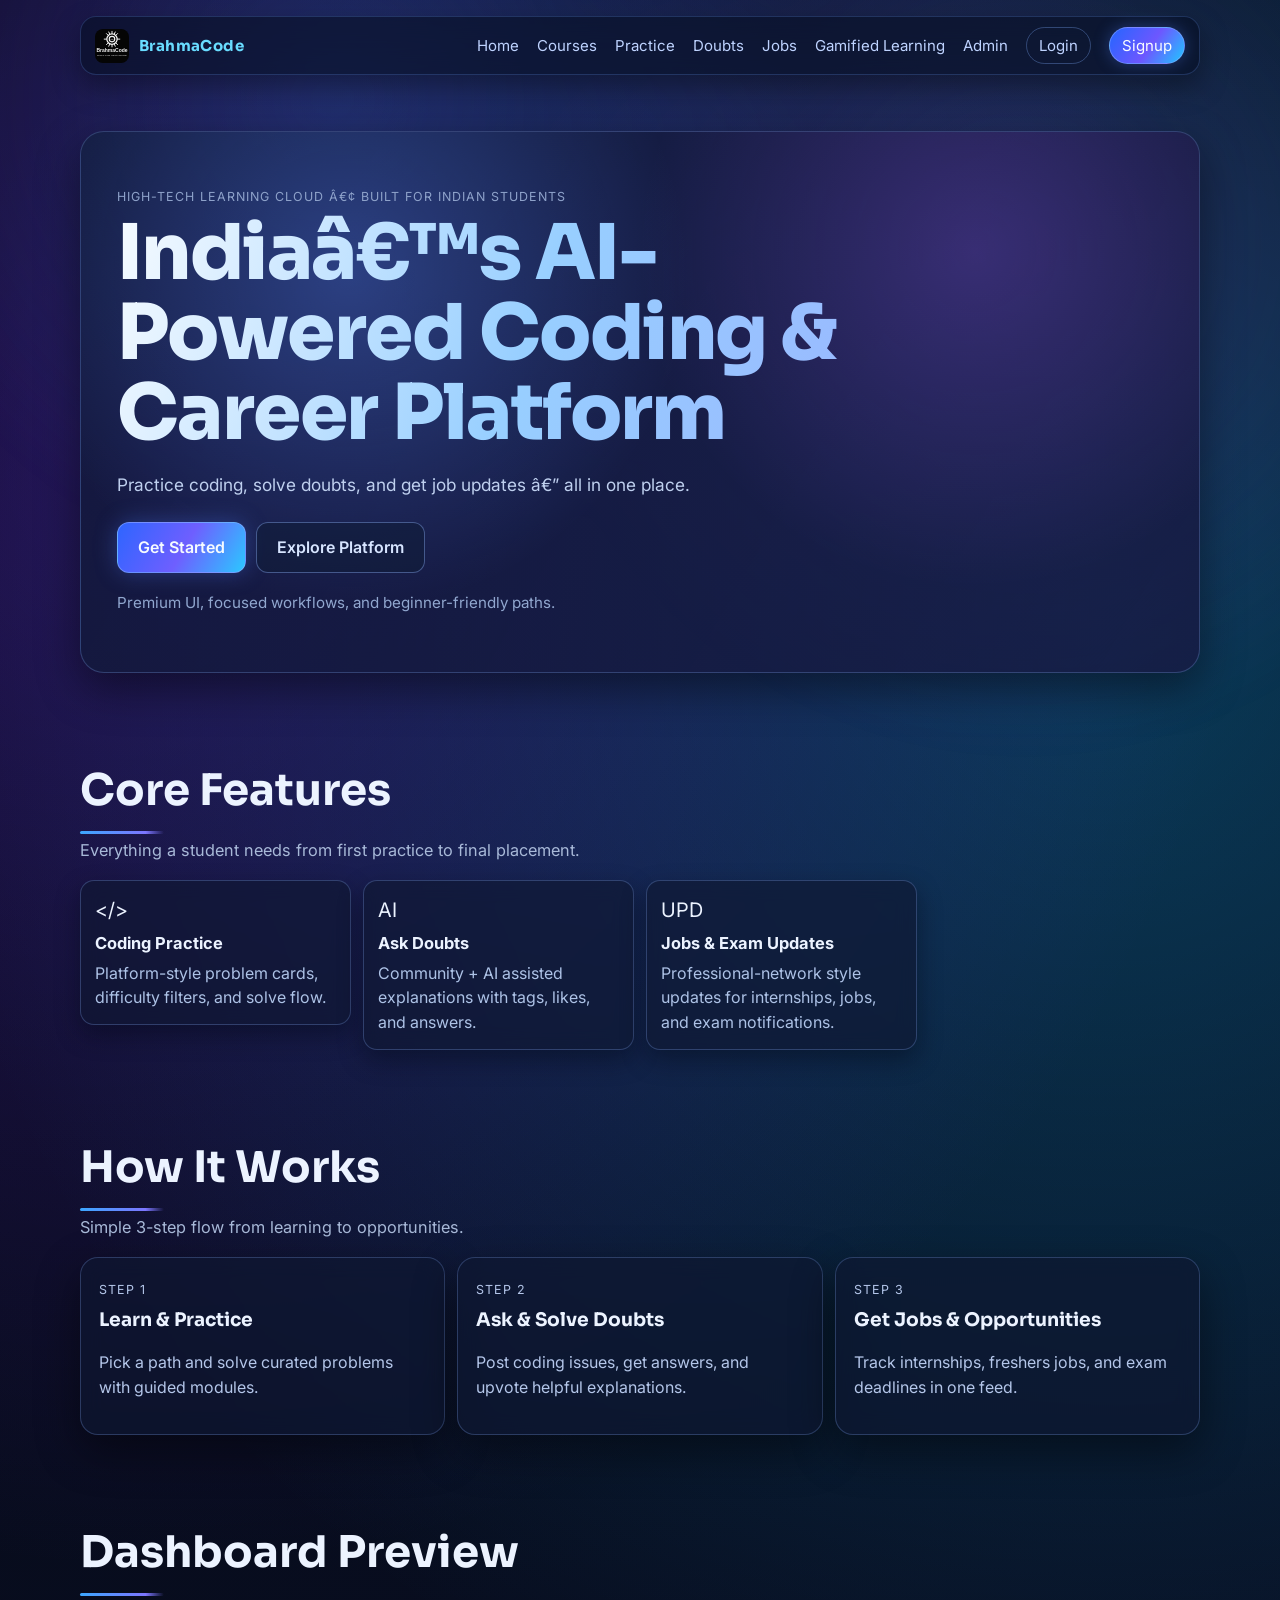
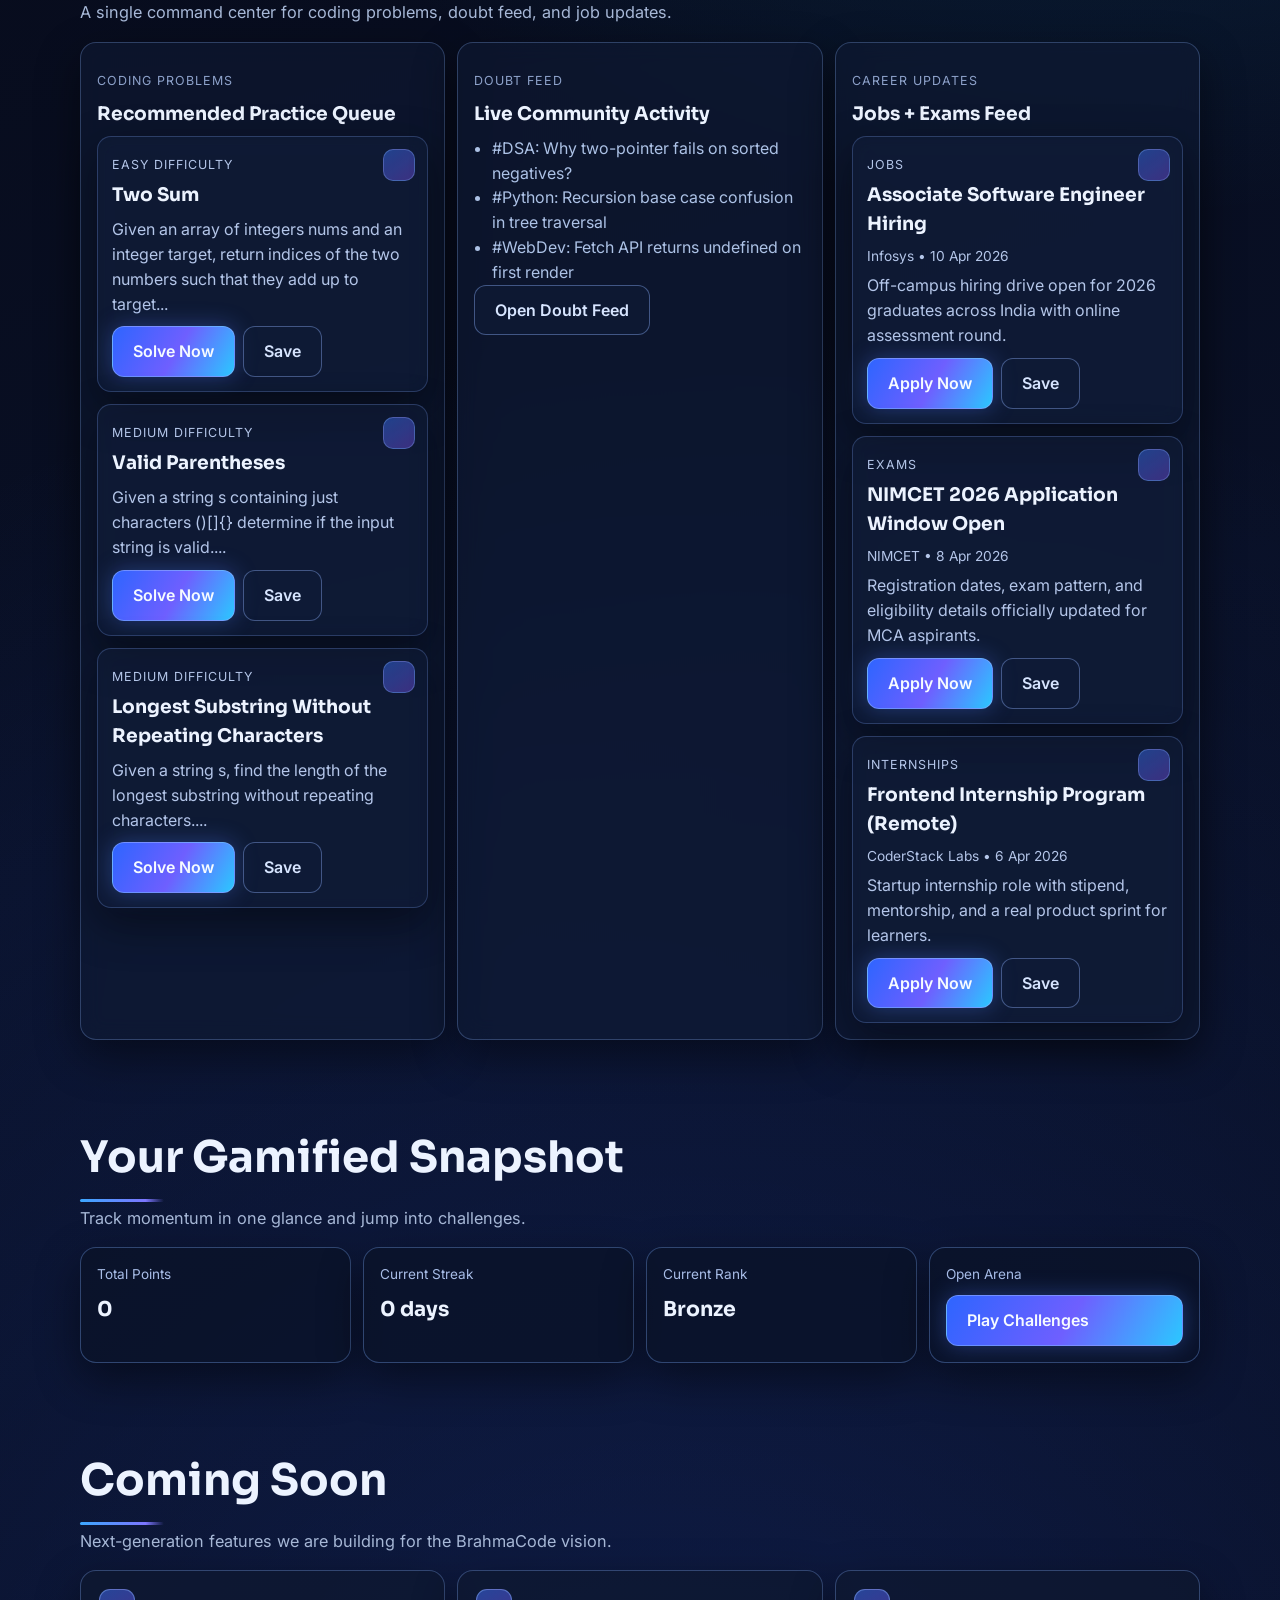
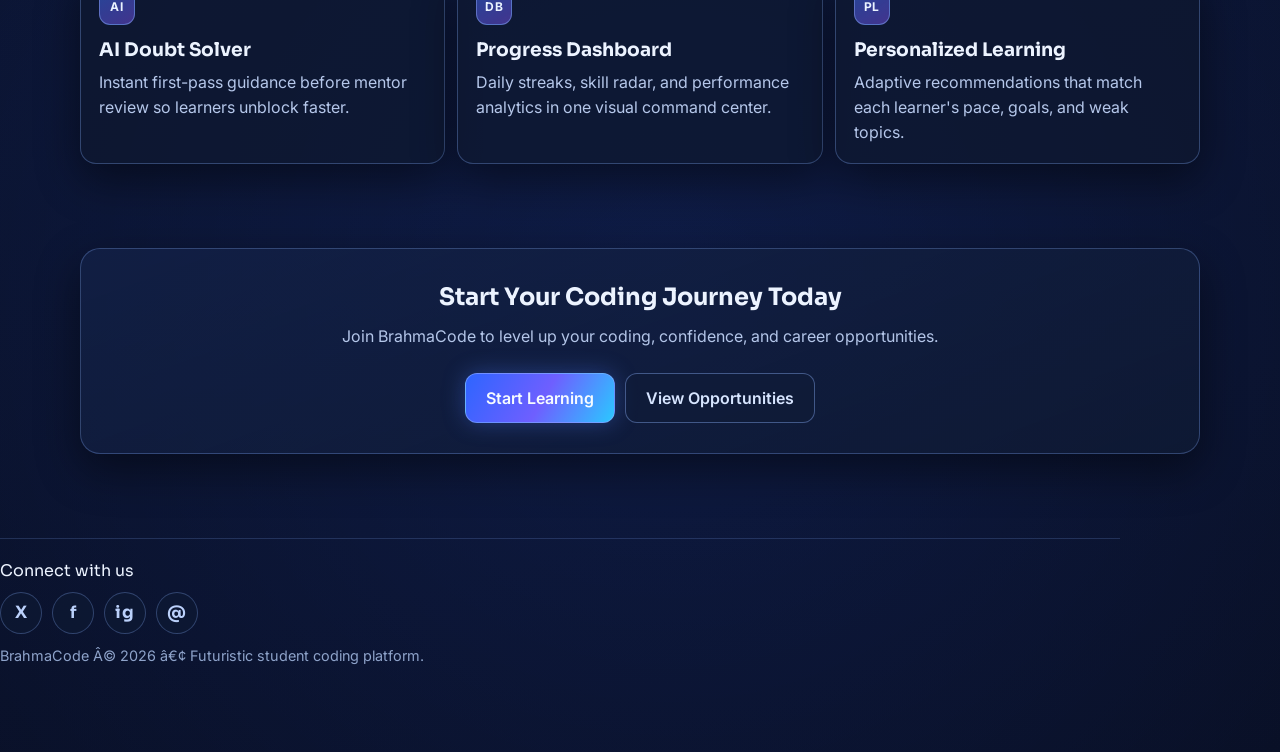
==== commit d9cff049: "Fix footer social badges and publish updates" ====
--- a/index.html
+++ b/index.html
@@ -1,4 +1,4 @@
-<!DOCTYPE html>
+﻿<!DOCTYPE html>
 <html lang="en">
   <head>
     <meta charset="UTF-8" />
@@ -14,7 +14,7 @@
       href="https://fonts.googleapis.com/css2?family=Inter:wght@400;500;600;700;800&family=Sora:wght@500;600;700&display=swap"
       rel="stylesheet"
     />
-    <link rel="stylesheet" href="https://cdnjs.cloudflare.com/ajax/libs/font-awesome/6.5.2/css/all.min.css" integrity="sha512-SnH5WK+bZxgPHs44uWix+LLJAJ9/2PkPKZ5QiAj6Ta86w+fsb2TkR4j8z+fNfELxA/8A6xYv9KfB8z+R4N0iEA==" crossorigin="anonymous" referrerpolicy="no-referrer" />
+    <link rel="stylesheet" href="https://cdnjs.cloudflare.com/ajax/libs/font-awesome/6.5.2/css/all.min.css" />
     <link rel="stylesheet" href="styles.css" />
   </head>
   <body>
@@ -47,10 +47,10 @@
 
     <main id="home" class="page-wrap">
       <section class="hero section reveal">
-        <p class="tiny-label">high-tech learning cloud • built for indian students</p>
-        <h1 data-edit-key="home.heroTitle">India’s AI-Powered Coding &amp; Career Platform</h1>
+        <p class="tiny-label">high-tech learning cloud â€¢ built for indian students</p>
+        <h1 data-edit-key="home.heroTitle">Indiaâ€™s AI-Powered Coding &amp; Career Platform</h1>
         <p class="hero-subtext" data-edit-key="home.heroSubtext">
-          Practice coding, solve doubts, and get job updates — all in one place.
+          Practice coding, solve doubts, and get job updates â€” all in one place.
         </p>
         <div class="hero-cta">
           <a class="btn btn-primary" href="courses.html">Get Started</a>
@@ -68,7 +68,7 @@
           <article class="fcard">
             <div class="icon">&lt;/&gt;</div>
             <h3>Coding Practice</h3>
-            <p>LeetCode-like problem cards, difficulty filters, and solve flow.</p>
+            <p>Platform-style problem cards, difficulty filters, and solve flow.</p>
           </article>
           <article class="fcard">
             <div class="icon">AI</div>
@@ -78,7 +78,7 @@
           <article class="fcard">
             <div class="icon">UPD</div>
             <h3>Jobs &amp; Exam Updates</h3>
-            <p>LinkedIn-style updates for internships, jobs, and exam notifications.</p>
+            <p>Professional-network style updates for internships, jobs, and exam notifications.</p>
           </article>
         </div>
       </section>
@@ -182,14 +182,13 @@
 
     <footer class="footer section page-wrap">
       <p class="founder">Connect with us</p>
-      <div class="socials social-icons">
-        <a href="https://www.linkedin.com/company/brahma-code/" aria-label="LinkedIn" target="_blank" rel="noopener noreferrer"><i class="fa-brands fa-linkedin-in"></i></a>
-        <a href="https://x.com/brahmacode111?s=20" aria-label="Twitter X" target="_blank" rel="noopener noreferrer"><i class="fa-brands fa-x-twitter"></i></a>
-        <a href="https://www.facebook.com/profile.php?id=61577202107066" aria-label="Facebook" target="_blank" rel="noopener noreferrer"><i class="fa-brands fa-facebook-f"></i></a>
-        <a href="https://www.instagram.com/brahmacode111/?utm_source=ig_web_button_share_sheet" aria-label="Instagram" target="_blank" rel="noopener noreferrer"><i class="fa-brands fa-instagram"></i></a>
-        <a href="mailto:brahmacode111@gmail.com" aria-label="Email BrahmaCode" target="_blank" rel="noopener noreferrer"><i class="fa-solid fa-envelope"></i></a>
+            <div class="socials social-icons">
+        <a href="https://x.com/brahmacode111?s=20" aria-label="Twitter X" target="_blank" rel="noopener noreferrer">X</a>
+        <a href="https://www.facebook.com/profile.php?id=61577202107066" aria-label="Facebook" target="_blank" rel="noopener noreferrer">f</a>
+        <a href="https://www.instagram.com/brahmacode111/?utm_source=ig_web_button_share_sheet" aria-label="Instagram" target="_blank" rel="noopener noreferrer">ig</a>
+        <a href="mailto:brahmacode111@gmail.com" aria-label="Email BrahmaCode" target="_blank" rel="noopener noreferrer">@</a>
       </div>
-      <p class="copy">BrahmaCode © 2026 • Futuristic student coding platform.</p>
+      <p class="copy">BrahmaCode Â© 2026 â€¢ Futuristic student coding platform.</p>
     </footer>
 
     <script src="script.js"></script>
@@ -200,3 +199,6 @@
     <script src="admin.js"></script>
   </body>
 </html>
+
+
+
--- a/styles.css
+++ b/styles.css
@@ -1,4 +1,4 @@
-:root {
+﻿:root {
   --bg: #04070f;
   --paper: rgba(18, 27, 52, 0.74);
   --ink: #ecf3ff;
@@ -1125,6 +1125,9 @@
   align-items: center;
   justify-content: center;
   font-size: 1.06rem;
+  font-family: "Sora", sans-serif;
+  font-weight: 700;
+  letter-spacing: 0.04em;
   transition: transform 0.24s ease, box-shadow 0.24s ease, border-color 0.24s ease, color 0.24s ease;
 }
 
@@ -1819,6 +1822,16 @@
   align-content: start;
 }
 
+.gamified-dashboard {
+  margin-top: 52px;
+}
+
+.gamified-dashboard .section-intro h1 {
+  font-family: "Sora", sans-serif;
+  font-size: clamp(2.2rem, 5vw, 3.4rem);
+  margin: 4px 0 10px;
+}
+
 .gamified-stat-grid {
   margin-top: 14px;
   display: grid;
@@ -1827,6 +1840,8 @@
 }
 
 .gamified-stat-card {
+  position: relative;
+  overflow: hidden;
   border-radius: 16px;
   border: 1px solid rgba(122, 166, 248, 0.34);
   background: radial-gradient(circle at top right, rgba(73, 117, 245, 0.24), rgba(10, 18, 39, 0.9));
@@ -1834,6 +1849,31 @@
   box-shadow: var(--shadow);
 }
 
+.gm-stat-icon {
+  width: 34px;
+  height: 34px;
+  border-radius: 10px;
+  display: inline-flex;
+  align-items: center;
+  justify-content: center;
+  margin-bottom: 10px;
+  border: 1px solid rgba(142, 176, 244, 0.4);
+  background: rgba(25, 42, 84, 0.7);
+}
+
+.gm-stat-icon.fire {
+  color: #ff9f5d;
+}
+
+.gm-stat-icon.star {
+  color: #ffd463;
+}
+
+.gm-stat-icon.trophy,
+.gm-stat-icon.badge {
+  color: #8ed9ff;
+}
+
 .gamified-stat-card p {
   margin: 0;
   color: #b4c8ec;
@@ -1847,11 +1887,54 @@
   font-family: "Sora", sans-serif;
 }
 
+.gm-level-card {
+  margin-top: 14px;
+  border-radius: 16px;
+  border: 1px solid rgba(119, 166, 248, 0.32);
+  background: linear-gradient(140deg, rgba(10, 20, 42, 0.92), rgba(8, 14, 31, 0.9));
+  padding: 16px;
+  box-shadow: var(--shadow);
+}
+
+.gm-level-head {
+  display: flex;
+  justify-content: space-between;
+  gap: 10px;
+  align-items: baseline;
+}
+
+.gm-level-head h3 {
+  margin: 0;
+  font-family: "Sora", sans-serif;
+  font-size: 1.26rem;
+}
+
+.gm-progress-track {
+  margin-top: 10px;
+  height: 14px;
+  background: rgba(33, 49, 84, 0.92);
+  border: 1px solid rgba(117, 157, 236, 0.25);
+}
+
+.gm-progress-fill {
+  background: linear-gradient(90deg, #f5a24f, #ffd16a 40%, #58d7ff 100%);
+}
+
+.gm-progress-text {
+  margin-top: 9px;
+  color: #c5d8fb;
+}
+
 .gamified-game-grid {
   margin-top: 14px;
   display: grid;
   grid-template-columns: repeat(3, minmax(0, 1fr));
   gap: 12px;
+}
+
+.gamified-challenge-grid,
+.gamified-achievement-grid {
+  grid-template-columns: repeat(2, minmax(0, 1fr));
 }
 
 .gamified-game-card {
@@ -1867,6 +1950,29 @@
   transform: translateY(-4px) scale(1.03);
   border-color: rgba(139, 211, 255, 0.64);
   box-shadow: 0 16px 32px rgba(7, 15, 33, 0.54);
+}
+
+.gamified-game-card.is-active {
+  animation: gamePulse 0.65s ease;
+}
+
+@keyframes gamePulse {
+  0% {
+    transform: scale(1);
+    border-color: rgba(118, 162, 247, 0.34);
+  }
+  50% {
+    transform: scale(1.02);
+    border-color: rgba(255, 209, 106, 0.8);
+  }
+  100% {
+    transform: scale(1);
+    border-color: rgba(118, 162, 247, 0.34);
+  }
+}
+
+.gm-play-btn {
+  margin-top: 10px;
 }
 
 .gm-code {
@@ -1924,7 +2030,7 @@
 .badge-grid {
   margin-top: 14px;
   display: grid;
-  grid-template-columns: repeat(4, minmax(0, 1fr));
+  grid-template-columns: repeat(2, minmax(0, 1fr));
   gap: 12px;
 }
 
@@ -1957,6 +2063,19 @@
 .badge-card span {
   font-size: 0.82rem;
   color: #8fcbb3;
+}
+
+.gamified-game-card .form-note {
+  margin-top: 10px;
+  color: #b9ccef;
+}
+
+.gamified-game-card .form-note.success {
+  color: #89efbd;
+}
+
+.gamified-game-card .form-note.error {
+  color: #ff9f9f;
 }
 
 /* Small reveal animation: keeps page lively without overdoing it */
@@ -1990,6 +2109,11 @@
     grid-template-columns: repeat(2, minmax(0, 1fr));
   }
 
+  .gm-level-head {
+    flex-direction: column;
+    align-items: flex-start;
+  }
+
   .course-hero,
   .detail-hero-grid,
   .course-filter-bar {
@@ -2140,3 +2264,4 @@
     align-items: flex-start;
   }
 }
+
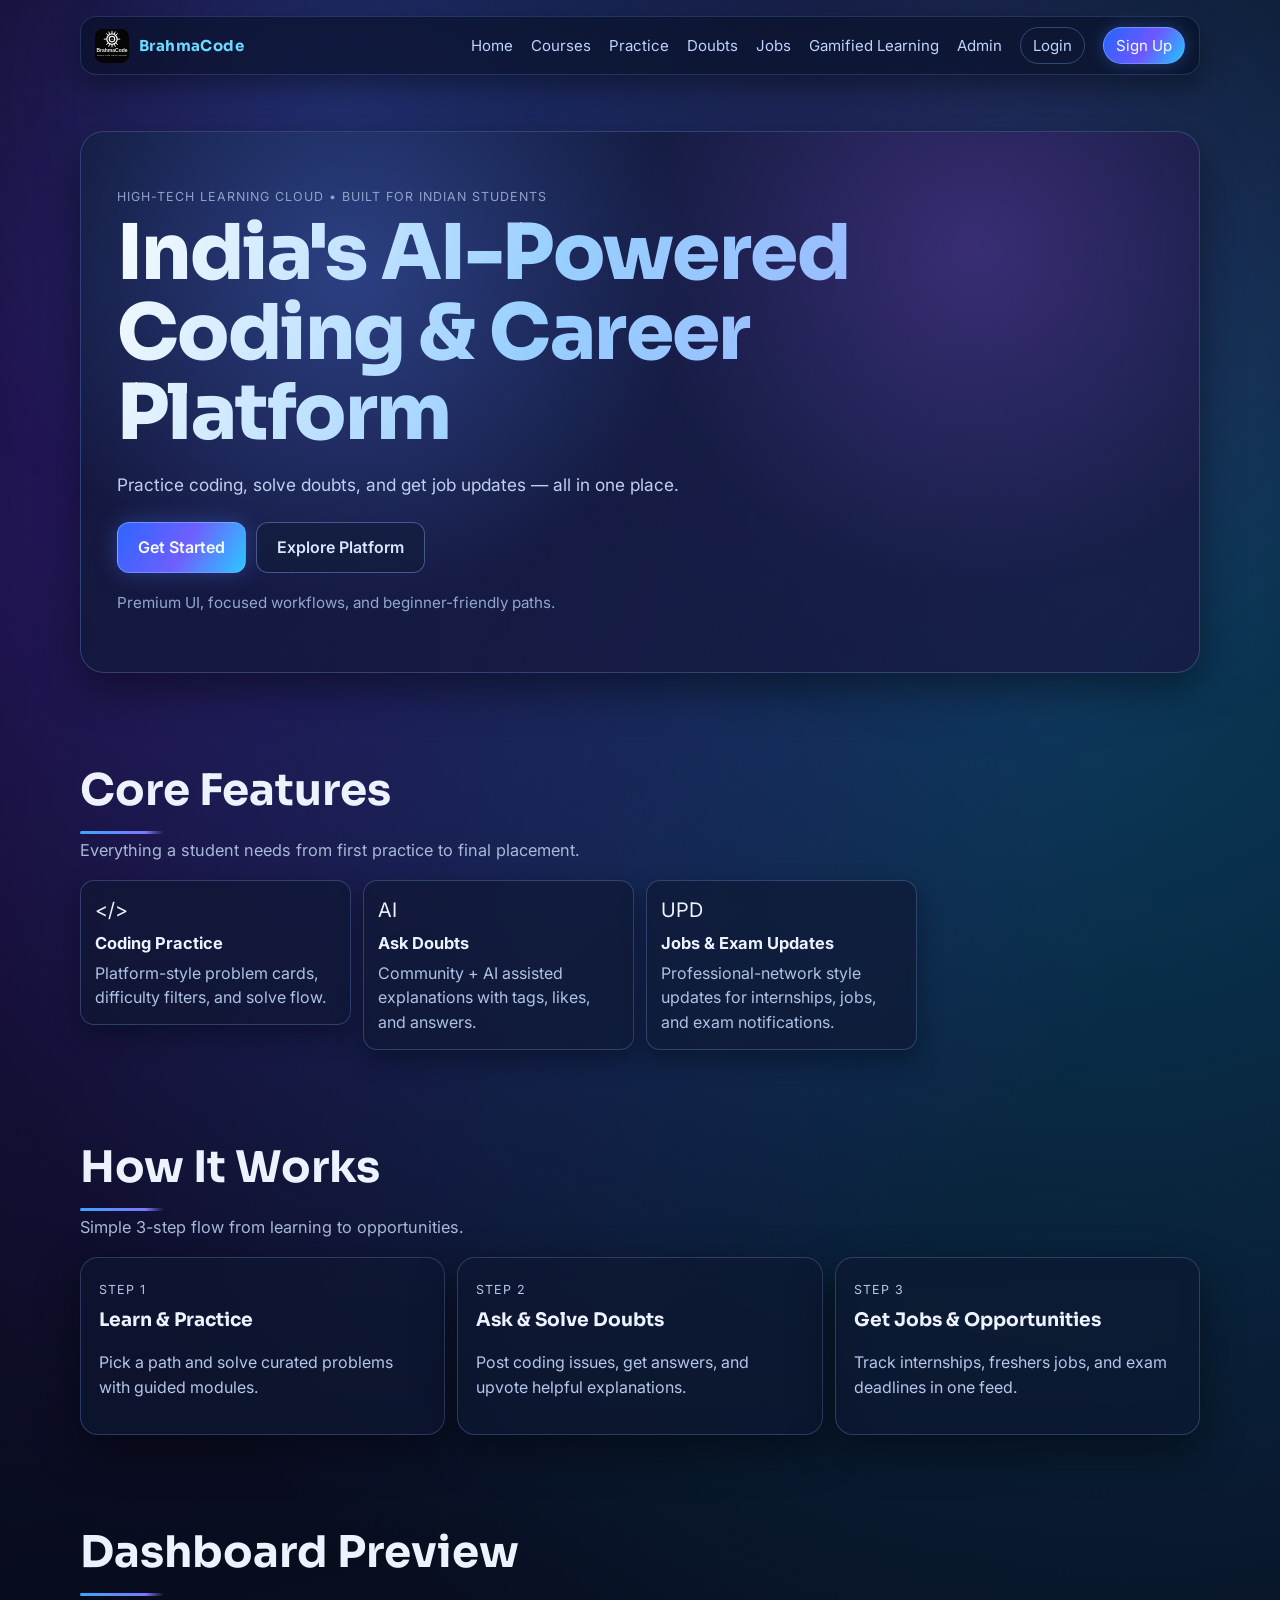
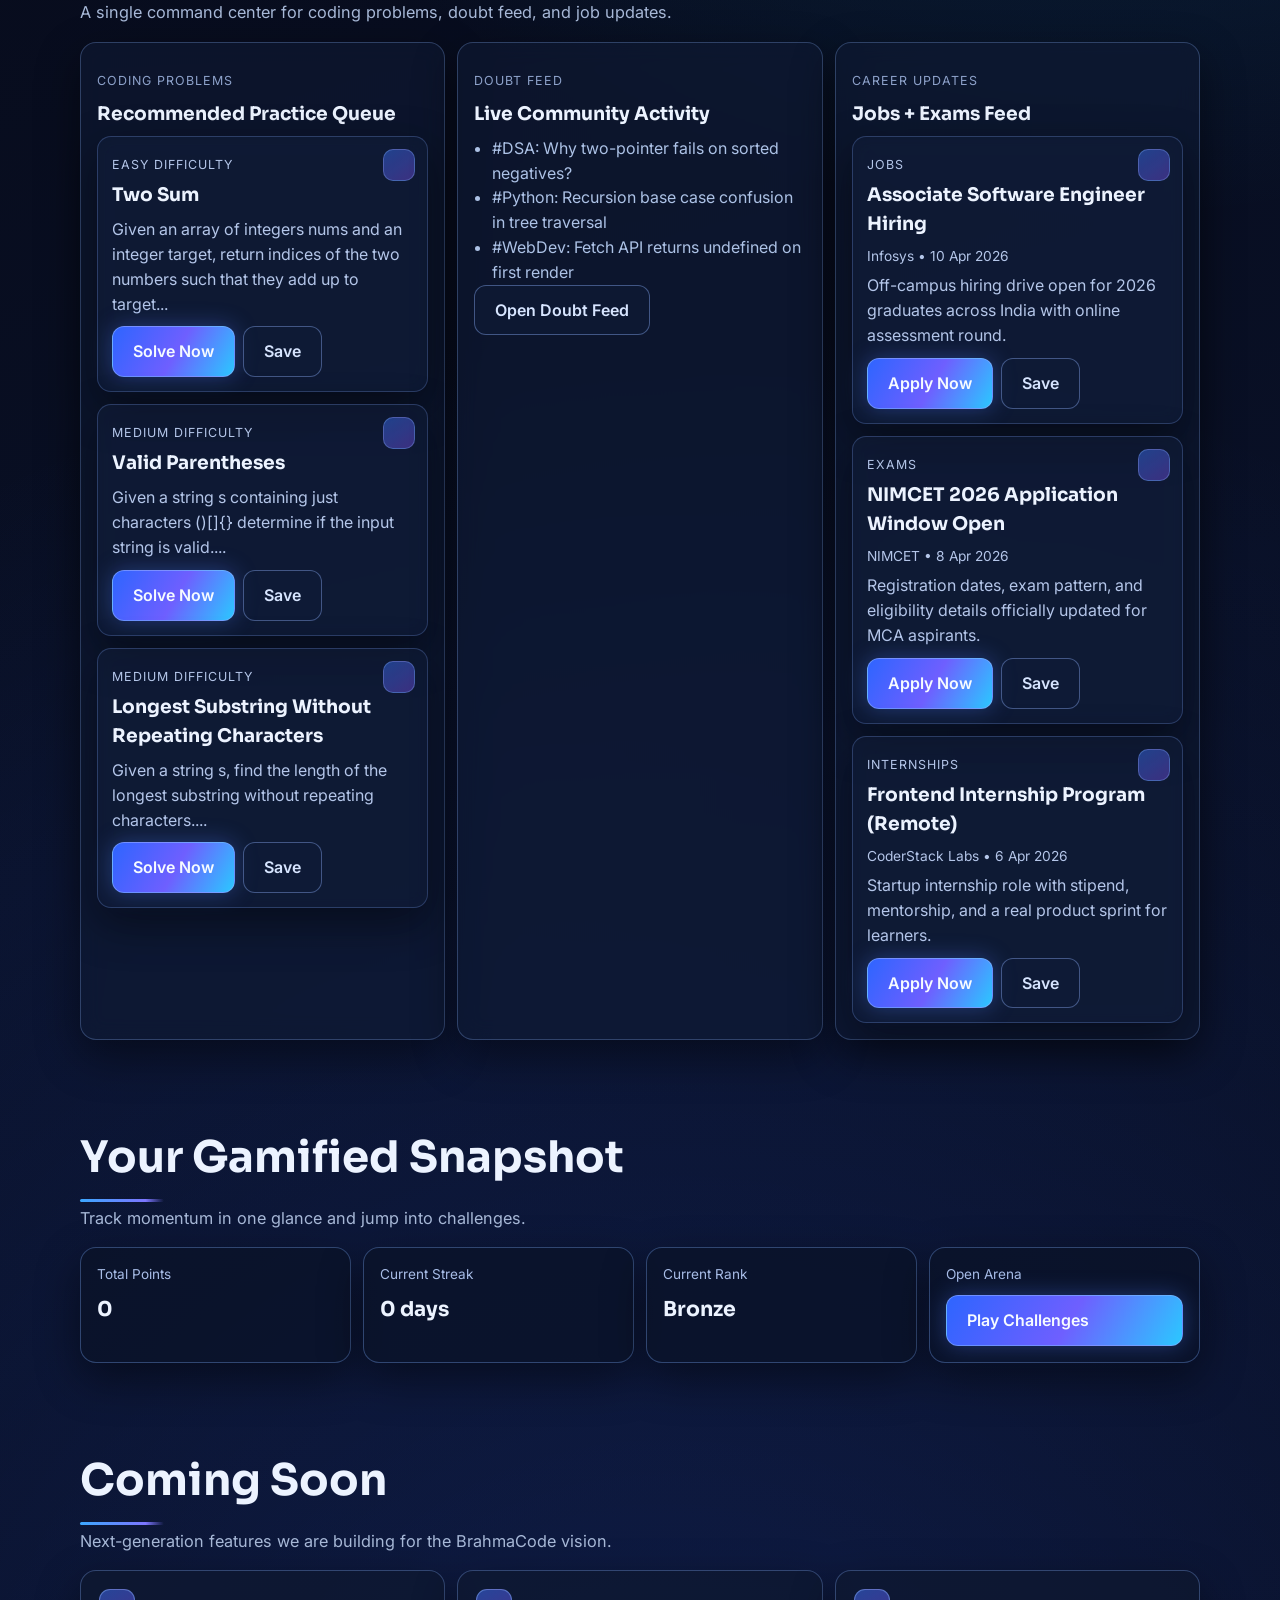
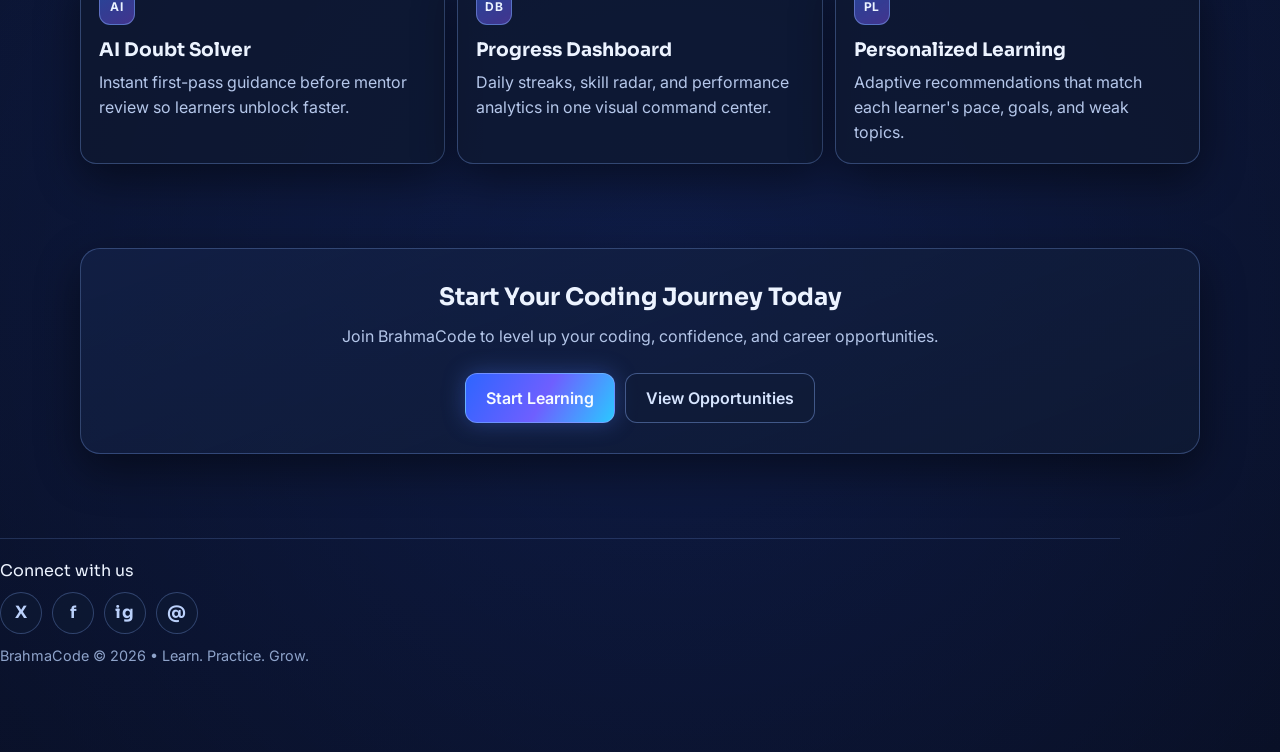
==== commit b3ca306a: "Fix text encoding issues and standardize nav/footer copy" ====
--- a/index.html
+++ b/index.html
@@ -41,16 +41,16 @@
         <a href="gamified.html">Gamified Learning</a>
         <a href="admin-login.html">Admin</a>
         <a href="google-login.html" class="nav-auth-link">Login</a>
-        <a href="google-login.html" class="nav-auth-link nav-auth-primary">Signup</a>
+        <a href="google-login.html" class="nav-auth-link nav-auth-primary">Sign Up</a>
       </nav>
     </header>
 
     <main id="home" class="page-wrap">
       <section class="hero section reveal">
-        <p class="tiny-label">high-tech learning cloud â€¢ built for indian students</p>
-        <h1 data-edit-key="home.heroTitle">Indiaâ€™s AI-Powered Coding &amp; Career Platform</h1>
+        <p class="tiny-label">high-tech learning cloud &bull; built for indian students</p>
+        <h1 data-edit-key="home.heroTitle">India&#39;s AI-Powered Coding &amp; Career Platform</h1>
         <p class="hero-subtext" data-edit-key="home.heroSubtext">
-          Practice coding, solve doubts, and get job updates â€” all in one place.
+          Practice coding, solve doubts, and get job updates &mdash; all in one place.
         </p>
         <div class="hero-cta">
           <a class="btn btn-primary" href="courses.html">Get Started</a>
@@ -188,7 +188,7 @@
         <a href="https://www.instagram.com/brahmacode111/?utm_source=ig_web_button_share_sheet" aria-label="Instagram" target="_blank" rel="noopener noreferrer">ig</a>
         <a href="mailto:brahmacode111@gmail.com" aria-label="Email BrahmaCode" target="_blank" rel="noopener noreferrer">@</a>
       </div>
-      <p class="copy">BrahmaCode Â© 2026 â€¢ Futuristic student coding platform.</p>
+      <p class="copy">BrahmaCode &copy; 2026 &bull; Learn. Practice. Grow.</p>
     </footer>
 
     <script src="script.js"></script>
@@ -200,5 +200,3 @@
   </body>
 </html>
 
-
-
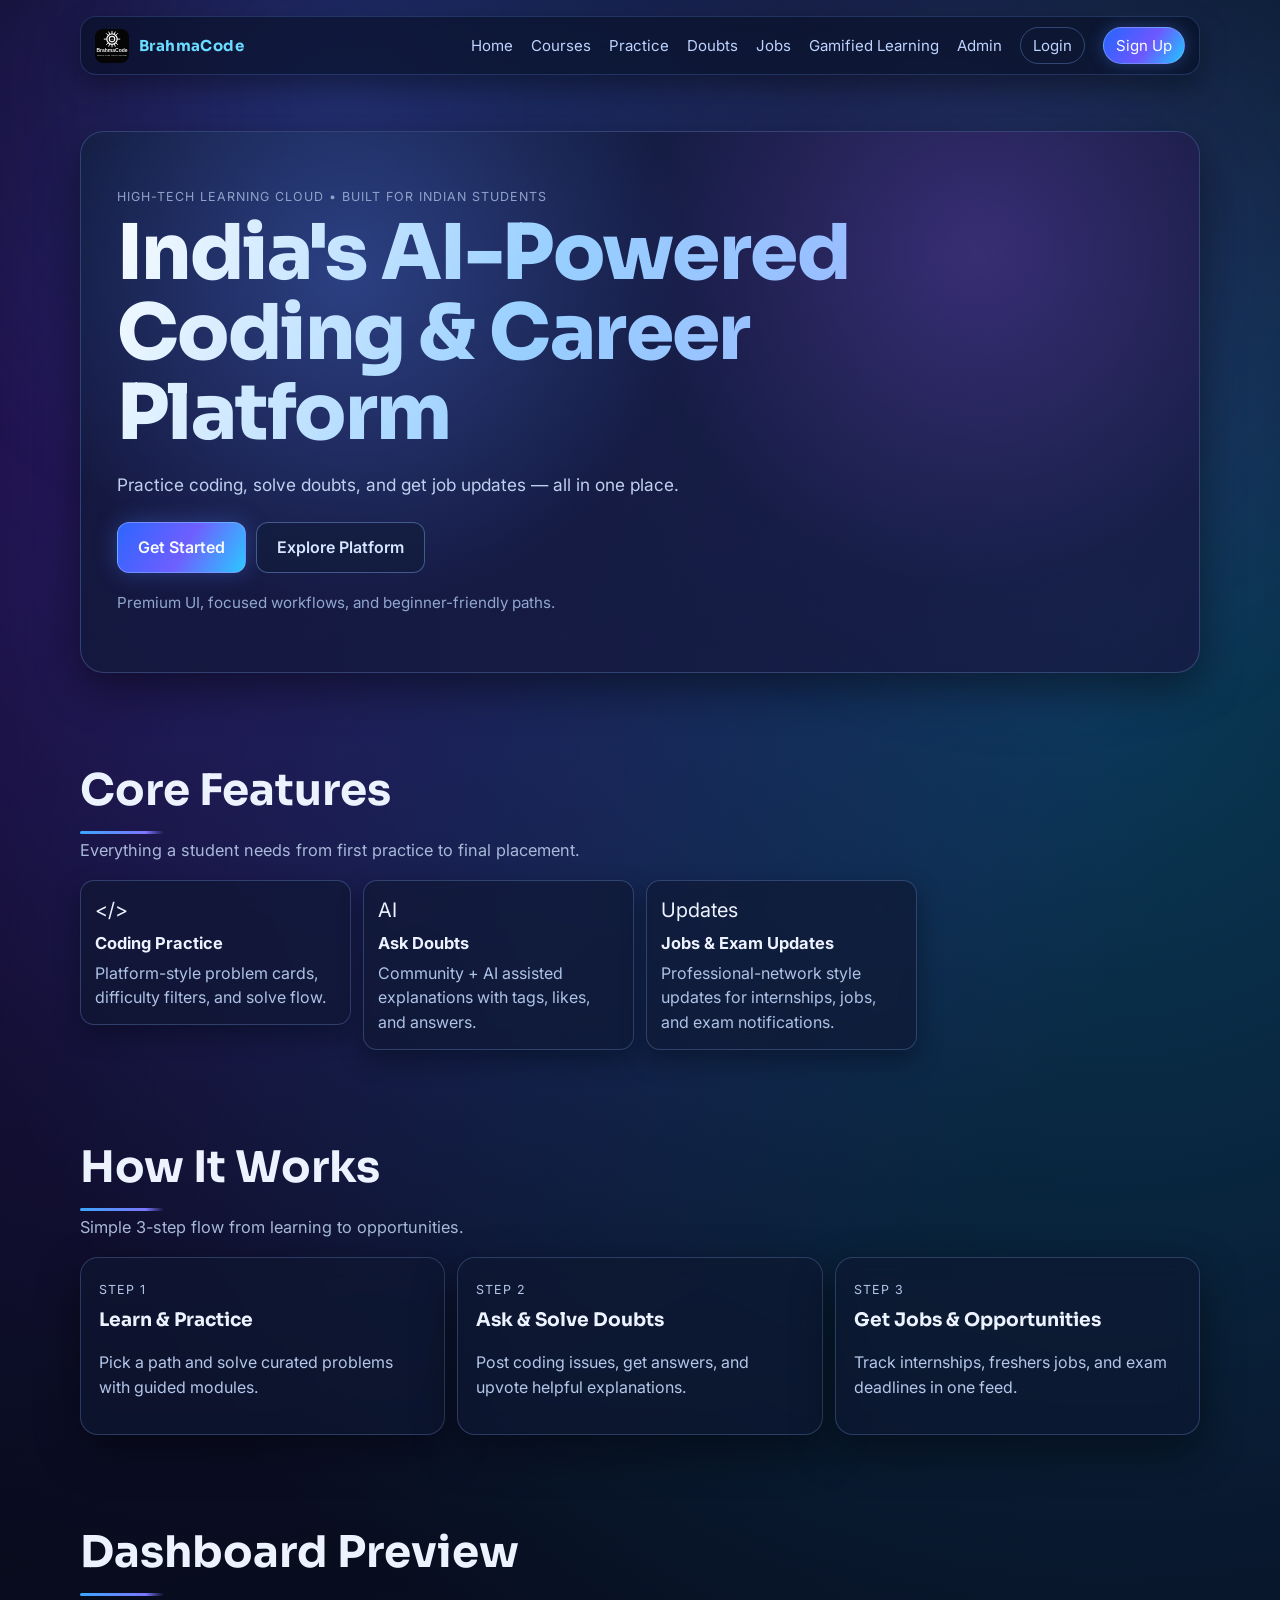
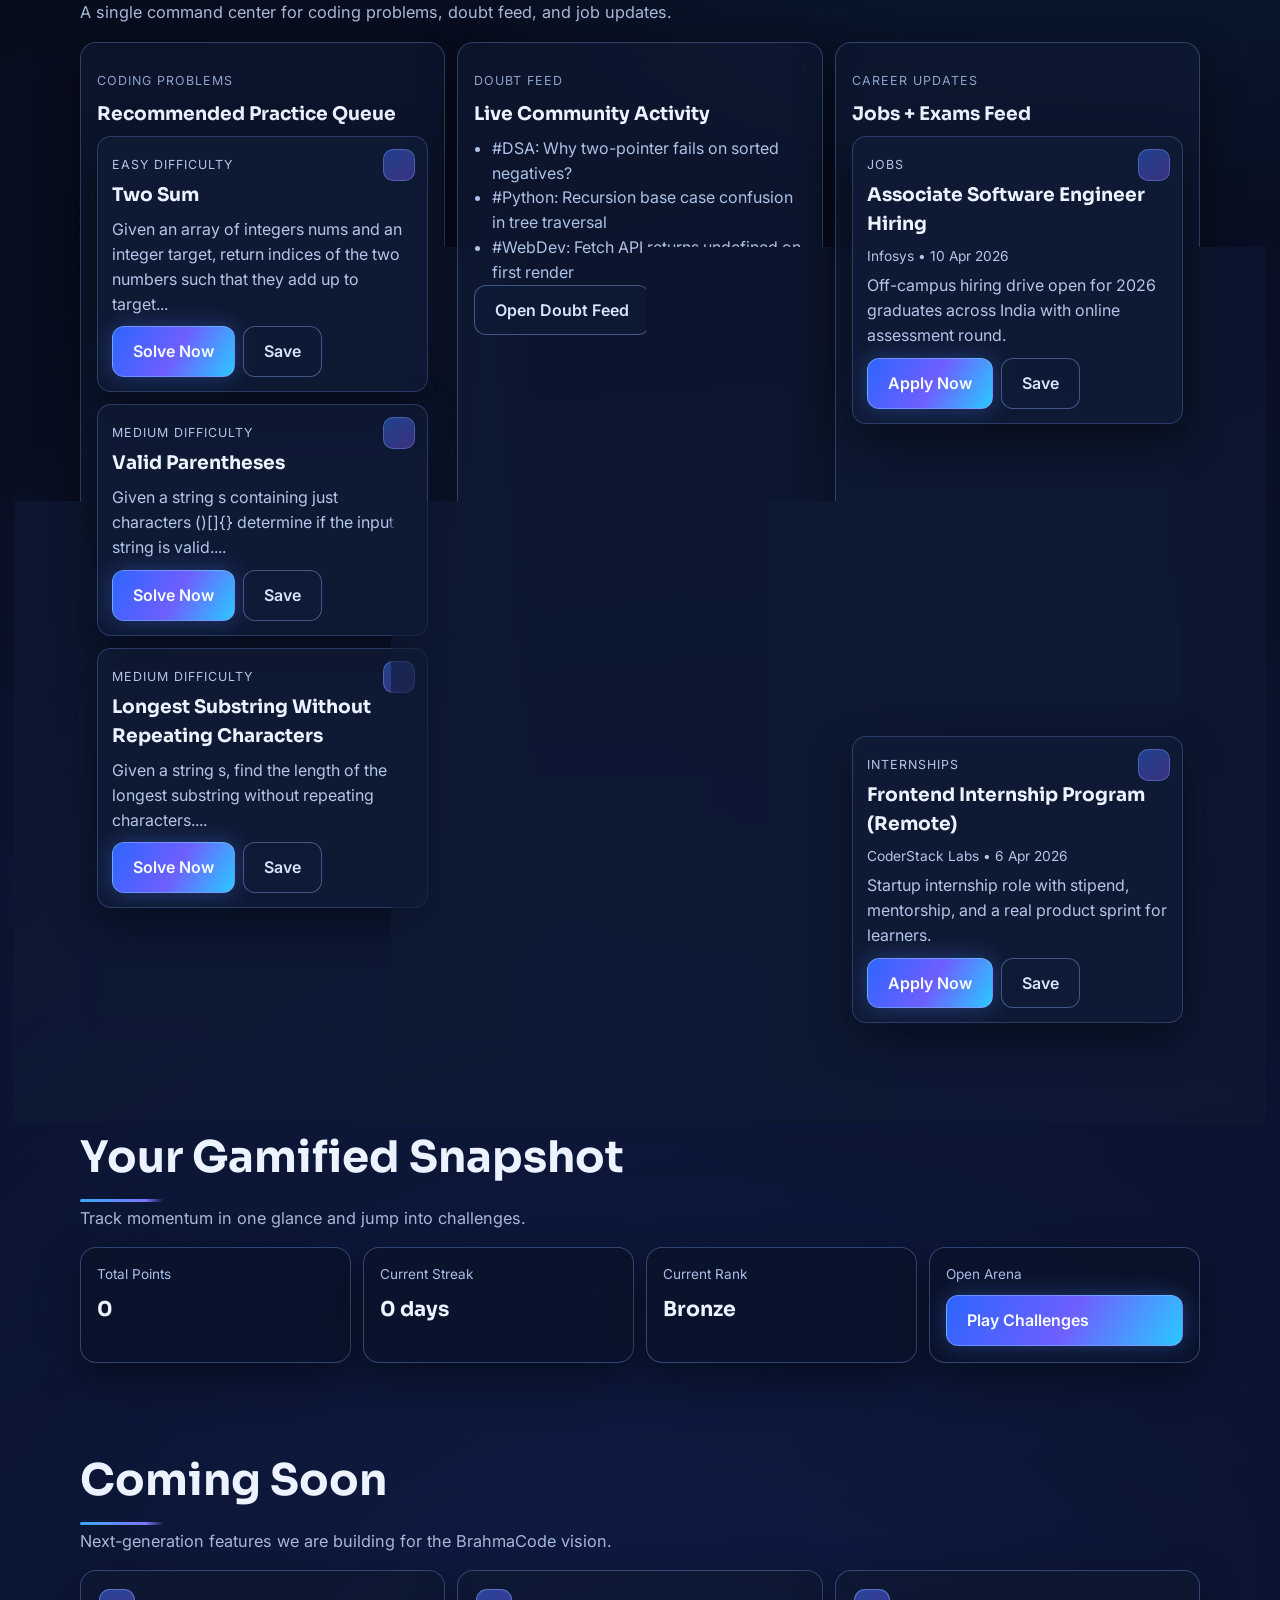
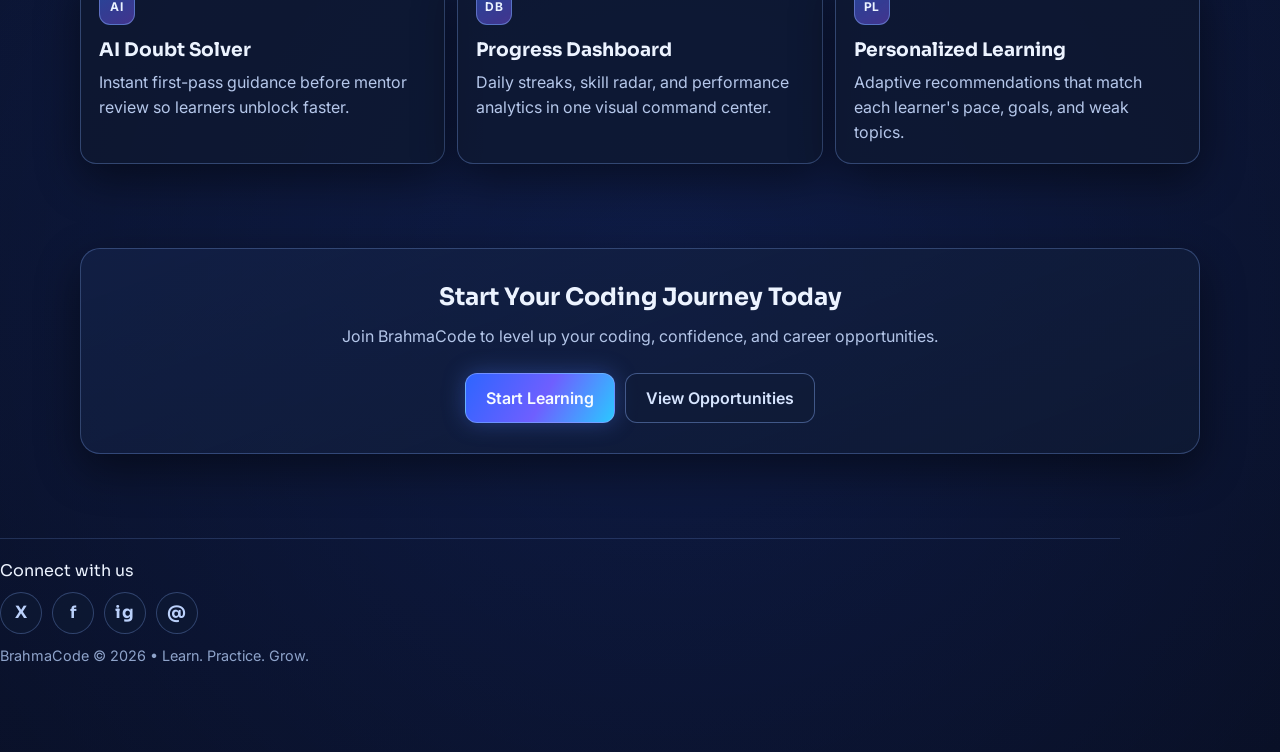
==== commit 45b92a84: "Change icon text from 'UPD' to 'Updates'" ====
--- a/index.html
+++ b/index.html
@@ -76,7 +76,7 @@
             <p>Community + AI assisted explanations with tags, likes, and answers.</p>
           </article>
           <article class="fcard">
-            <div class="icon">UPD</div>
+            <div class="icon">Updates</div>
             <h3>Jobs &amp; Exam Updates</h3>
             <p>Professional-network style updates for internships, jobs, and exam notifications.</p>
           </article>
